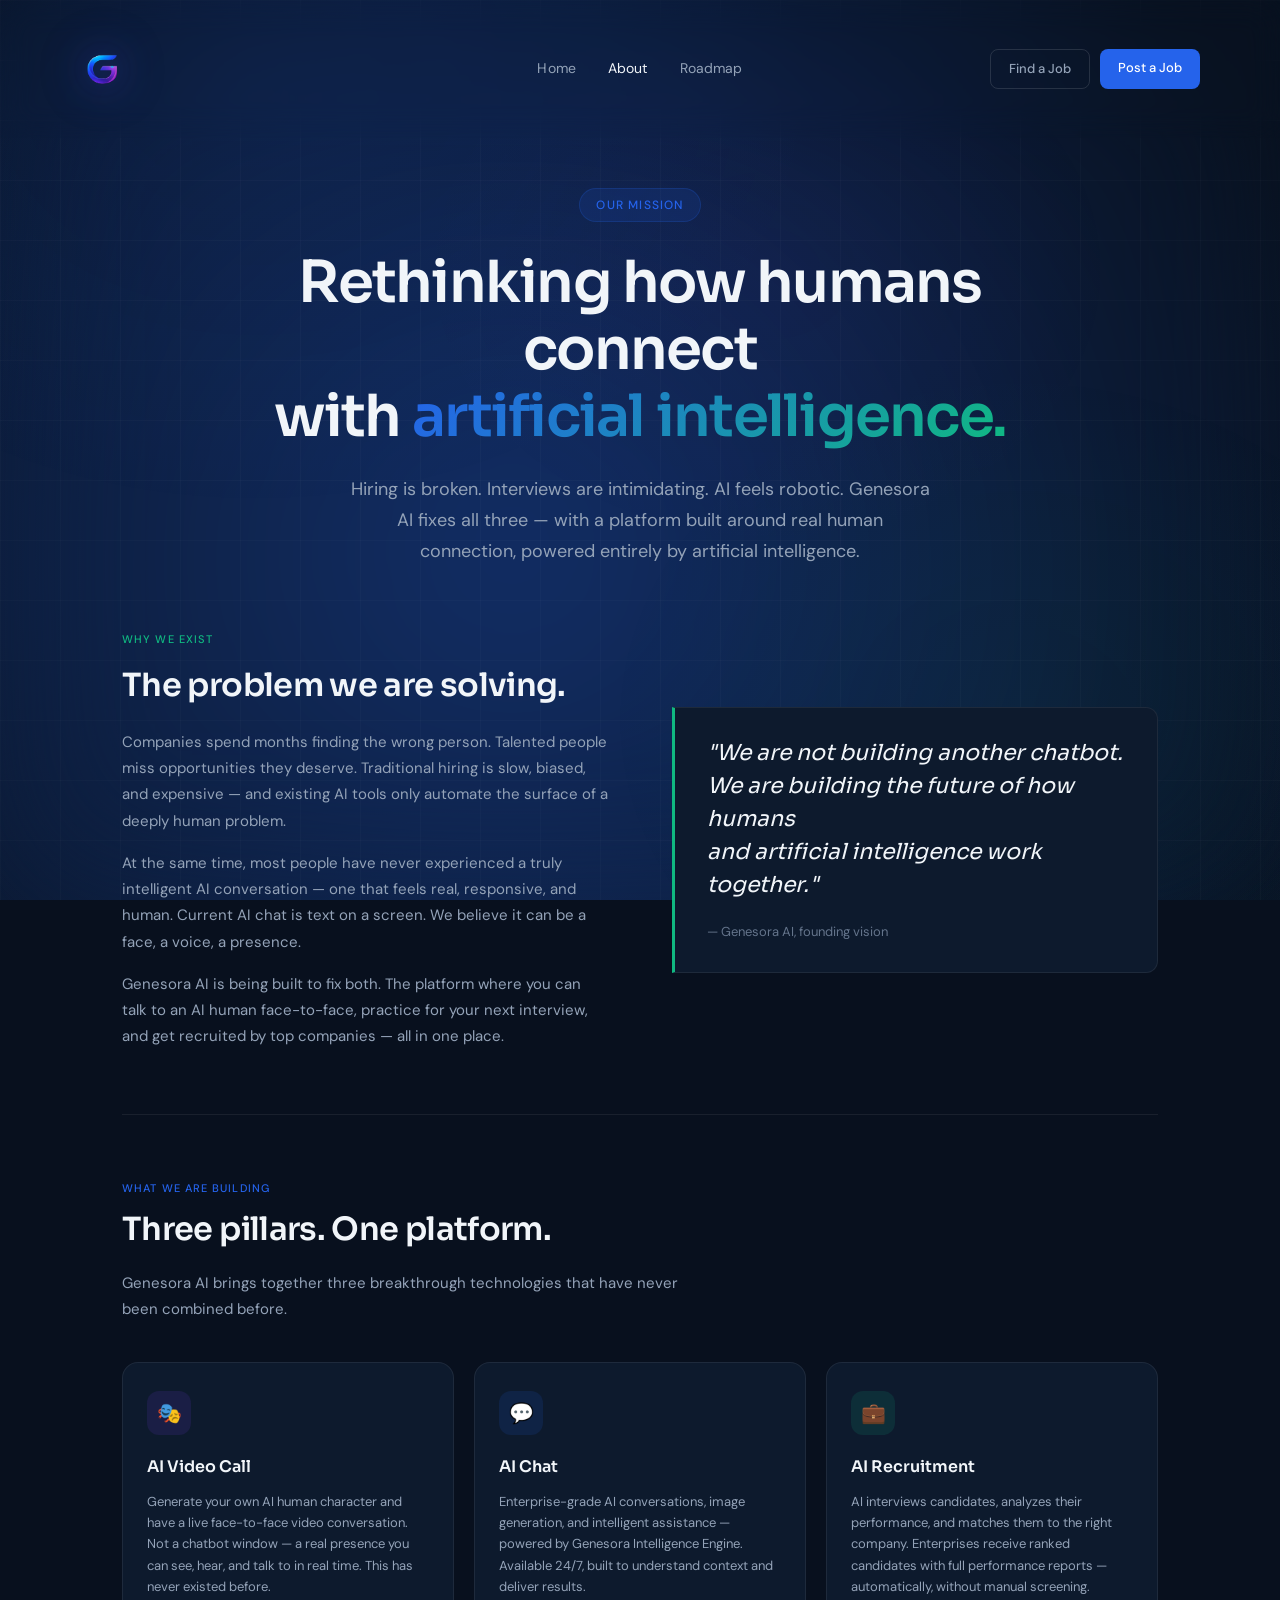
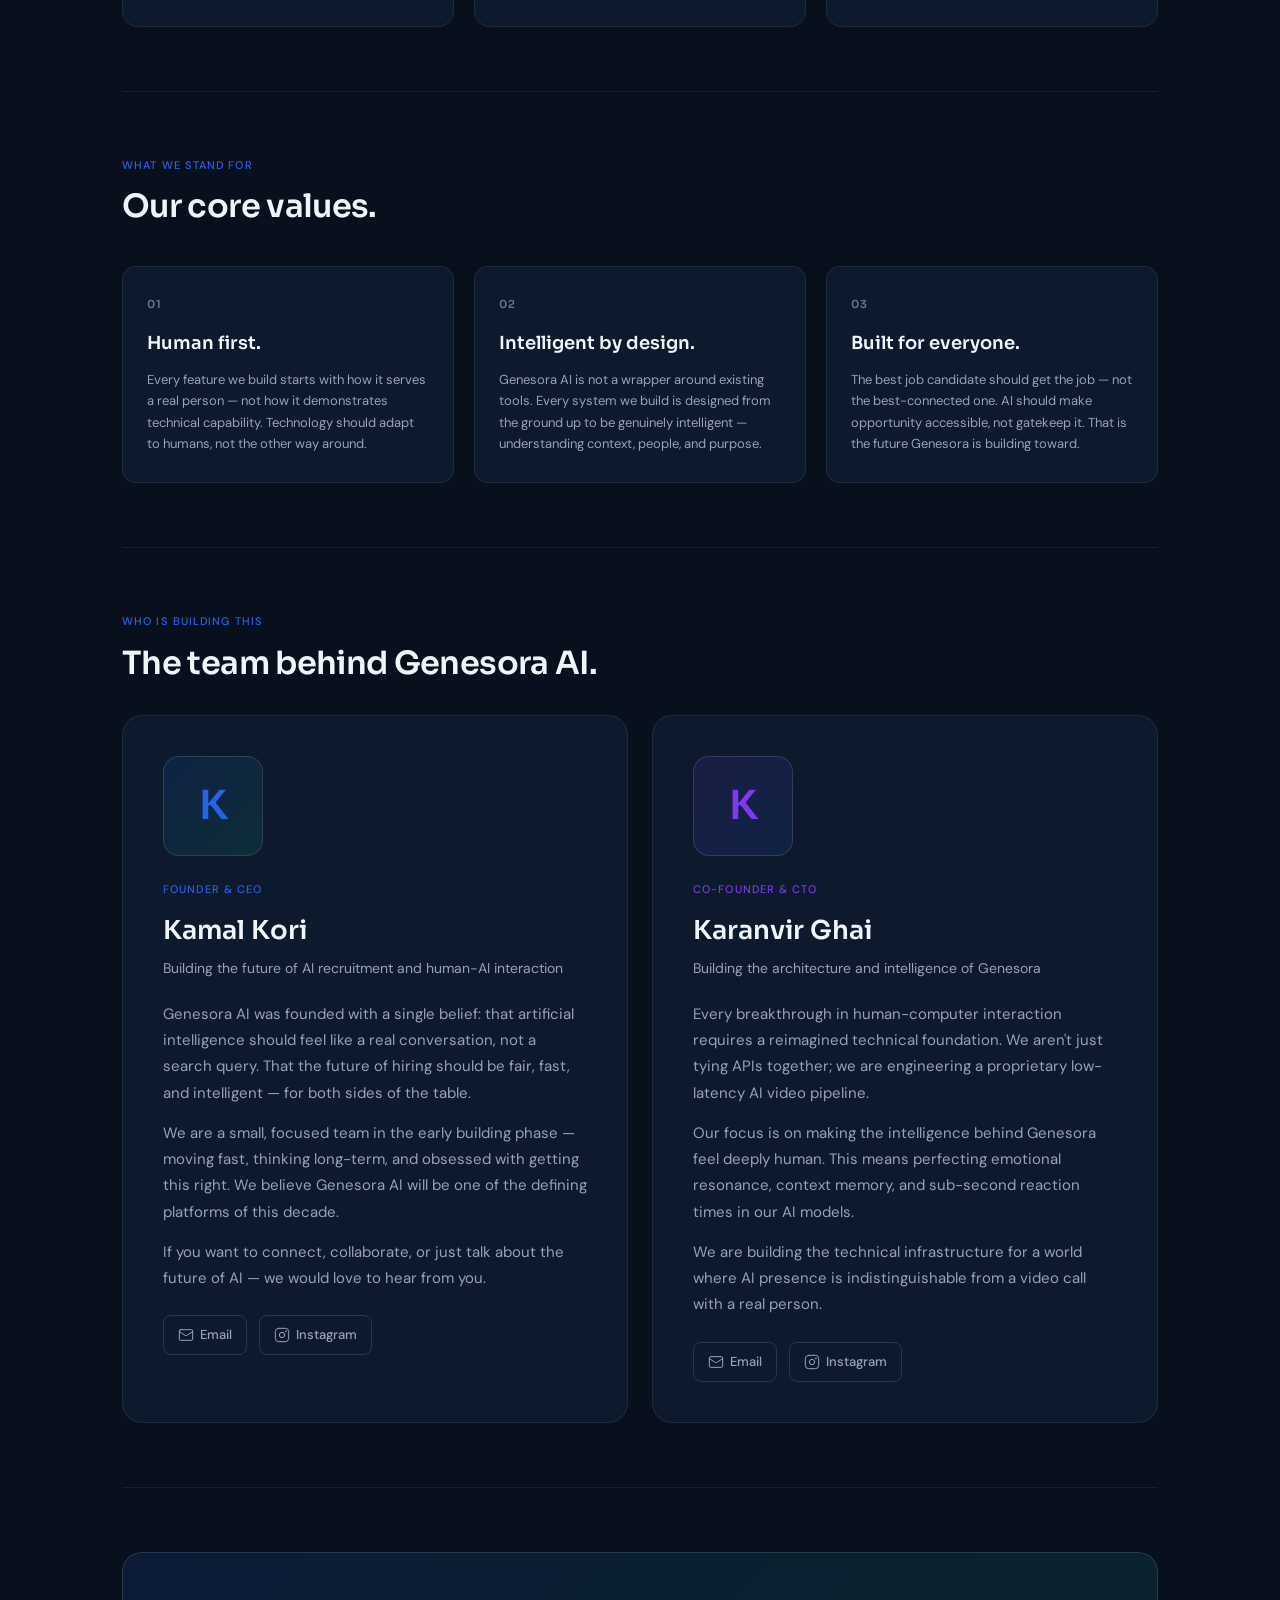
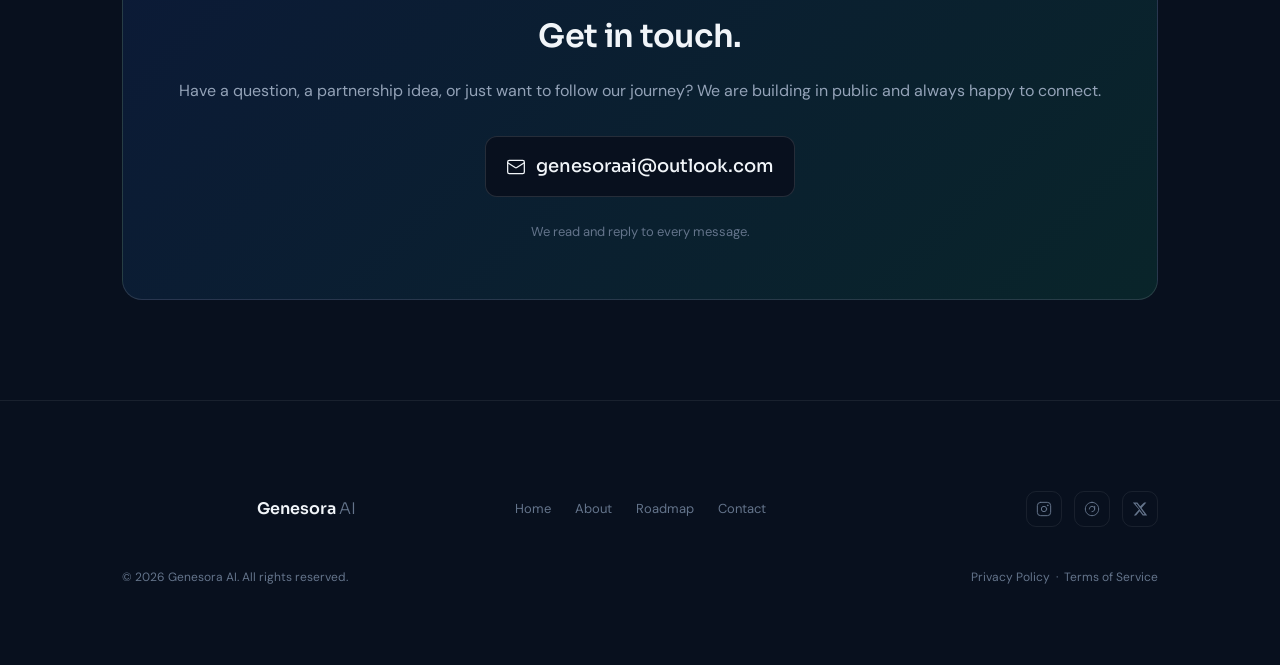
==== about.html @ f1e44127 "about.html" ====
<!DOCTYPE html>
<html lang="en">
<head>
  <meta charset="UTF-8" />
  <meta name="viewport" content="width=device-width, initial-scale=1.0" />
  <title>About — Genesora AI</title>
  <meta name="description" content="Genesora AI is rethinking how humans connect with artificial intelligence — and how companies find the people they need. Learn our mission, story, and vision." />
  <meta name="keywords" content="Genesora AI, about, AI recruitment platform, AI video call, artificial intelligence, mission" />
  <meta property="og:title" content="About — Genesora AI" />
  <meta property="og:description" content="Rethinking how humans connect with artificial intelligence — and how companies find the people they need." />
  <meta property="og:image" content="favicon.png" />
  <meta name="twitter:card" content="summary_large_image" />
  <link rel="icon" type="image/png" href="favicon.png" />
  <link rel="stylesheet" href="style.css" />
  <link rel="preconnect" href="https://fonts.googleapis.com" />
  <link rel="preconnect" href="https://fonts.gstatic.com" crossorigin />
  <link href="https://fonts.googleapis.com/css2?family=Sora:wght@300;400;500;600;700&family=DM+Sans:ital,wght@0,300;0,400;0,500;1,300;1,400&display=swap" rel="stylesheet" />
  <style>
    *, *::before, *::after { box-sizing: border-box; margin: 0; padding: 0; }

    :root {
      --bg:        #08101e;
      --bg2:       #0d1a2d;
      --bg3:       #111f33;
      --border:    rgba(255,255,255,0.07);
      --border2:   rgba(255,255,255,0.12);
      --blue:      #2563eb;
      --blue-soft: rgba(37,99,235,0.12);
      --green:     #10b981;
      --green-soft:rgba(16,185,129,0.12);
      --purple:    #7c3aed;
      --purple-soft:rgba(124,58,237,0.12);
      --text:      #f1f5f9;
      --text2:     #94a3b8;
      --text3:     #64748b;
      --font-head: 'Sora', sans-serif;
      --font-body: 'DM Sans', sans-serif;
    }

    html { scroll-behavior: smooth; }

    body {
      background: var(--bg);
      color: var(--text);
      font-family: var(--font-body);
      font-size: 16px;
      line-height: 1.7;
      min-height: 100vh;
      overflow-x: hidden;
    }

    .background-layer {
      position: fixed;
      inset: 0;
      z-index: 0;
      pointer-events: none;
    }
    .background-layer::before {
      content: '';
      position: absolute;
      inset: 0;
      background:
        radial-gradient(ellipse 800px 600px at 20% 10%, rgba(37,99,235,0.07) 0%, transparent 70%),
        radial-gradient(ellipse 600px 500px at 80% 80%, rgba(16,185,129,0.05) 0%, transparent 70%),
        radial-gradient(ellipse 500px 400px at 60% 30%, rgba(124,58,237,0.04) 0%, transparent 70%);
    }
    .grid-overlay {
      position: absolute;
      inset: 0;
      background-image:
        linear-gradient(rgba(255,255,255,0.018) 1px, transparent 1px),
        linear-gradient(90deg, rgba(255,255,255,0.018) 1px, transparent 1px);
      background-size: 60px 60px;
    }

    .site-header {
      position: fixed;
      top: 0; left: 0; right: 0;
      z-index: 100;
      background: transparent;
      border: none;
    }
    .nav {
      max-width: 1300px;
      margin: 0 auto;
      padding: 24px 40px;
      display: flex;
      align-items: center;
      justify-content: space-between;
      position: relative;
    }
    .logo { height: 42px; width: auto; display: block; position: relative; z-index: 2; }
    .nav-links {
      display: flex;
      align-items: center;
      gap: 32px;
      position: absolute;
      left: 50%;
      transform: translateX(-50%);
    }
    .nav-links a {
      font-family: var(--font-body);
      font-size: 14px;
      font-weight: 400;
      color: var(--text2);
      text-decoration: none;
      letter-spacing: 0.01em;
      transition: color 0.2s;
    }
    .nav-links a:hover, .nav-links a.active { color: var(--text); }
    .nav-cta-group { display: flex; gap: 10px; }
    .nav-btn {
      font-family: var(--font-body);
      font-size: 13px;
      font-weight: 500;
      padding: 8px 18px;
      border-radius: 8px;
      text-decoration: none;
      cursor: pointer;
      transition: all 0.2s;
      border: none;
      white-space: nowrap;
    }
    .nav-btn-outline {
      background: transparent;
      border: 1px solid var(--border2);
      color: var(--text2);
    }
    .nav-btn-outline:hover { border-color: var(--blue); color: var(--text); }
    .nav-btn-primary { background: var(--blue); color: #fff; }
    .nav-btn-primary:hover { background: #1d4ed8; }

    main { position: relative; z-index: 1; padding-top: 68px; }

    .page-hero {
      max-width: 800px;
      margin: 0 auto;
      padding: 120px 32px 64px;
      text-align: center;
    }
    .page-label {
      display: inline-flex;
      align-items: center;
      gap: 8px;
      font-family: var(--font-body);
      font-size: 12px;
      font-weight: 500;
      letter-spacing: 0.1em;
      text-transform: uppercase;
      color: var(--blue);
      background: var(--blue-soft);
      border: 1px solid rgba(37,99,235,0.2);
      border-radius: 100px;
      padding: 6px 16px;
      margin-bottom: 28px;
    }
    .page-hero h1 {
      font-family: var(--font-head);
      font-size: clamp(36px, 5vw, 58px);
      font-weight: 600;
      line-height: 1.15;
      letter-spacing: -0.03em;
      color: var(--text);
      margin-bottom: 24px;
    }
    .page-hero h1 em {
      font-style: normal;
      background: linear-gradient(135deg, var(--blue) 0%, var(--green) 100%);
      -webkit-background-clip: text;
      -webkit-text-fill-color: transparent;
      background-clip: text;
    }
    .page-hero p {
      font-size: 18px;
      color: var(--text2);
      max-width: 580px;
      margin: 0 auto;
      line-height: 1.7;
    }

    .content-wrap { max-width: 1100px; margin: 0 auto; padding: 0 32px 100px; }

    .section-divider { width: 100%; height: 1px; background: var(--border); margin: 64px 0; }

    .mission-block { display: grid; grid-template-columns: 1fr 1fr; gap: 64px; align-items: center; }
    .mission-label {
      font-family: var(--font-body);
      font-size: 11px;
      font-weight: 500;
      letter-spacing: 0.1em;
      text-transform: uppercase;
      color: var(--green);
      margin-bottom: 16px;
    }
    .mission-block h2 {
      font-family: var(--font-head);
      font-size: 32px;
      font-weight: 600;
      letter-spacing: -0.02em;
      line-height: 1.25;
      color: var(--text);
      margin-bottom: 24px;
    }
    .mission-block p { font-size: 15px; color: var(--text2); margin-bottom: 16px; line-height: 1.75; }
    .mission-block p:last-child { margin-bottom: 0; }
    .mission-quote {
      background: var(--bg2);
      border: 1px solid var(--border);
      border-left: 3px solid var(--green);
      border-radius: 0 12px 12px 0;
      padding: 28px 32px;
    }
    .mission-quote blockquote {
      font-family: var(--font-head);
      font-size: 22px;
      font-weight: 400;
      color: var(--text);
      line-height: 1.5;
      font-style: italic;
      margin-bottom: 16px;
    }
    .mission-quote cite { font-size: 13px; color: var(--text3); font-style: normal; }

    .pillars-grid { display: grid; grid-template-columns: repeat(3, 1fr); gap: 20px; margin-top: 40px; }
    .pillar-card {
      background: var(--bg2);
      border: 1px solid var(--border);
      border-radius: 16px;
      padding: 28px 24px;
      transition: border-color 0.3s, transform 0.3s;
    }
    .pillar-card:hover { border-color: var(--border2); transform: translateY(-3px); }
    .pillar-icon { width: 44px; height: 44px; border-radius: 12px; display: flex; align-items: center; justify-content: center; font-size: 20px; margin-bottom: 18px; }
    .pillar-card h3 { font-family: var(--font-head); font-size: 16px; font-weight: 600; color: var(--text); margin-bottom: 10px; }
    .pillar-card p { font-size: 13px; color: var(--text2); line-height: 1.65; }

    .values-grid { display: grid; grid-template-columns: repeat(3, 1fr); gap: 20px; margin-top: 40px; }
    .value-card { background: var(--bg2); border: 1px solid var(--border); border-radius: 14px; padding: 28px 24px; }
    .value-num { font-family: var(--font-head); font-size: 11px; font-weight: 600; letter-spacing: 0.12em; text-transform: uppercase; color: var(--text3); margin-bottom: 14px; }
    .value-card h3 { font-family: var(--font-head); font-size: 18px; font-weight: 600; color: var(--text); margin-bottom: 10px; }
    .value-card p { font-size: 13px; color: var(--text2); line-height: 1.65; }

    .founders-grid { display: grid; grid-template-columns: repeat(2, 1fr); gap: 24px; margin-top: 32px; }
    .founder-card {
      background: var(--bg2);
      border: 1px solid var(--border);
      border-radius: 20px;
      padding: 40px;
      display: flex;
      flex-direction: column;
      align-items: flex-start;
      gap: 24px;
    }
    .founder-avatar {
      width: 100px; height: 100px;
      border-radius: 16px;
      background: linear-gradient(135deg, var(--blue-soft), var(--green-soft));
      border: 1px solid var(--border2);
      display: flex;
      align-items: center;
      justify-content: center;
      font-family: var(--font-head);
      font-size: 40px;
      font-weight: 600;
      color: var(--blue);
      flex-shrink: 0;
      overflow: hidden;
    }
    .founder-avatar img { width: 100%; height: 100%; object-fit: cover; border-radius: 16px; display: block; }
    .founder-label { font-size: 11px; font-weight: 500; letter-spacing: 0.1em; text-transform: uppercase; color: var(--blue); margin-bottom: 10px; }
    .founder-name { font-family: var(--font-head); font-size: 26px; font-weight: 600; color: var(--text); margin-bottom: 4px; }
    .founder-role { font-size: 14px; color: var(--text2); margin-bottom: 20px; }
    .founder-bio p { font-size: 15px; color: var(--text2); line-height: 1.75; margin-bottom: 14px; }
    .founder-bio p:last-child { margin-bottom: 0; }
    .founder-links { display: flex; gap: 12px; margin-top: 24px; flex-wrap: wrap; }
    .founder-link {
      display: inline-flex;
      align-items: center;
      gap: 6px;
      font-size: 13px;
      font-weight: 500;
      color: var(--text2);
      text-decoration: none;
      border: 1px solid var(--border2);
      border-radius: 8px;
      padding: 8px 14px;
      transition: all 0.2s;
    }
    .founder-link:hover { color: var(--text); border-color: var(--blue); }
    .founder-link svg { width: 16px; height: 16px; }

    .contact-block {
      background: linear-gradient(135deg, var(--blue-soft) 0%, var(--green-soft) 100%);
      border: 1px solid var(--border2);
      border-radius: 20px;
      padding: 56px 48px;
      text-align: center;
    }
    .contact-block h2 { font-family: var(--font-head); font-size: 32px; font-weight: 600; color: var(--text); margin-bottom: 14px; letter-spacing: -0.02em; }
    .contact-block p { font-size: 16px; color: var(--text2); margin-bottom: 32px; }
    .contact-email {
      display: inline-flex;
      align-items: center;
      gap: 10px;
      background: var(--bg);
      border: 1px solid var(--border2);
      border-radius: 12px;
      padding: 14px 20px;
      font-family: var(--font-head);
      font-size: clamp(14px, 4vw, 18px);
      font-weight: 500;
      color: var(--text);
      text-decoration: none;
      transition: all 0.2s;
      margin-bottom: 24px;
      word-break: break-all;
      max-width: 100%;
    }
    .contact-email:hover { border-color: var(--blue); color: var(--blue); }
    .contact-note { font-size: 13px; color: var(--text3); }

    .section-heading { margin-bottom: 8px; }
    .section-heading .sh-label { font-size: 11px; font-weight: 500; letter-spacing: 0.1em; text-transform: uppercase; color: var(--blue); margin-bottom: 12px; }
    .section-heading h2 { font-family: var(--font-head); font-size: 32px; font-weight: 600; color: var(--text); letter-spacing: -0.02em; line-height: 1.25; }
    .section-heading p { font-size: 15px; color: var(--text2); margin-top: 12px; max-width: 560px; line-height: 1.7; }

    .site-footer { position: relative; z-index: 1; border-top: 1px solid var(--border); background: var(--bg); }
    .footer-inner {
      max-width: 1100px;
      margin: 0 auto;
      padding: 40px 32px;
      display: grid;
      grid-template-columns: 1fr auto 1fr;
      align-items: center;
      gap: 24px;
    }
    .footer-brand { font-family: var(--font-head); font-size: 16px; font-weight: 600; color: var(--text); }
    .footer-brand span { font-weight: 300; color: var(--text3); }
    .footer-links { display: flex; gap: 24px; align-items: center; }
    .footer-links a { font-size: 13px; color: var(--text3); text-decoration: none; transition: color 0.2s; }
    .footer-links a:hover { color: var(--text); }
    .footer-social { display: flex; gap: 12px; justify-content: flex-end; align-items: center; }
    .social-btn {
      width: 36px; height: 36px;
      border-radius: 10px;
      border: 1px solid var(--border);
      display: flex; align-items: center; justify-content: center;
      color: var(--text3);
      text-decoration: none;
      font-size: 14px;
      transition: all 0.2s;
    }
    .social-btn:hover { border-color: var(--border2); color: var(--text); }
    .footer-bottom {
      max-width: 1100px;
      margin: 0 auto;
      padding: 0 32px 28px;
      display: flex;
      justify-content: space-between;
      align-items: center;
    }
    .footer-bottom p { font-size: 12px; color: var(--text3); }
    .footer-bottom a { color: var(--text3); text-decoration: none; transition: color 0.2s; }
    .footer-bottom a:hover { color: var(--text2); }

    .fade-in { opacity: 0; transform: translateY(24px); animation: fadeUp 0.7s ease forwards; }
    .fade-in-delay-1 { animation-delay: 0.15s; }
    .fade-in-delay-2 { animation-delay: 0.3s; }
    .fade-in-delay-3 { animation-delay: 0.45s; }
    @keyframes fadeUp { to { opacity: 1; transform: translateY(0); } }
    .scroll-reveal { opacity: 0; transform: translateY(32px); transition: opacity 0.6s ease, transform 0.6s ease; }
    .scroll-reveal.visible { opacity: 1; transform: translateY(0); }

    @media (max-width: 900px) {
      .mission-block { grid-template-columns: 1fr; gap: 40px; }
      .pillars-grid { grid-template-columns: 1fr; }
      .values-grid { grid-template-columns: 1fr; }
      .founders-grid { grid-template-columns: 1fr; }
      .founder-card { padding: 32px; }
      .footer-inner { grid-template-columns: 1fr; text-align: center; }
      .footer-social { justify-content: center; }
      .footer-bottom { flex-direction: column; gap: 8px; text-align: center; }
      .nav-links { display: none; }
    }
    @media (max-width: 600px) {
      .nav { padding: 16px 20px; gap: 16px; }
      .nav-cta-group { display: none; }
      .page-hero { padding: 90px 20px 48px; }
      .content-wrap { padding: 0 20px 80px; }
      .founder-card { padding: 24px; }
      .contact-block { padding: 36px 24px; }
      .footer-inner { padding: 32px 20px; }
    }
  </style>
</head>
<body>

  <div class="background-layer">
    <div class="grid-overlay"></div>
  </div>

  <header class="site-header">
    <div class="nav">
      <a href="index.html">
        <img src="favicon.png" alt="Genesora AI" class="logo" />
      </a>
      <div class="nav-links">
        <a href="index.html">Home</a>
        <a href="about.html" class="active">About</a>
        <a href="roadmap.html">Roadmap</a>
      </div>
      <div class="nav-cta-group">
        <a href="index.html#preregister" class="nav-btn nav-btn-outline">Find a Job</a>
        <a href="index.html#preregister-enterprise" class="nav-btn nav-btn-primary">Post a Job</a>
      </div>
    </div>
  </header>

  <main>

    <div class="page-hero">
      <div class="page-label fade-in">Our mission</div>
      <h1 class="fade-in fade-in-delay-1">
        Rethinking how humans connect<br />
        with <em>artificial intelligence.</em>
      </h1>
      <p class="fade-in fade-in-delay-2">
        Hiring is broken. Interviews are intimidating. AI feels robotic.
        Genesora AI fixes all three — with a platform built around real
        human connection, powered entirely by artificial intelligence.
      </p>
    </div>

    <div class="content-wrap">

      <div class="mission-block scroll-reveal">
        <div>
          <div class="mission-label">Why we exist</div>
          <h2>The problem we are solving.</h2>
          <p>
            Companies spend months finding the wrong person. Talented people miss
            opportunities they deserve. Traditional hiring is slow, biased, and expensive
            — and existing AI tools only automate the surface of a deeply human problem.
          </p>
          <p>
            At the same time, most people have never experienced a truly intelligent
            AI conversation — one that feels real, responsive, and human. Current
            AI chat is text on a screen. We believe it can be a face, a voice, a presence.
          </p>
          <p>
            Genesora AI is being built to fix both. The platform where you can talk
            to an AI human face-to-face, practice for your next interview, and get
            recruited by top companies — all in one place.
          </p>
        </div>
        <div class="mission-quote">
          <blockquote>
            "We are not building another chatbot.<br />
            We are building the future of how humans<br />
            and artificial intelligence work together."
          </blockquote>
          <cite>— Genesora AI, founding vision</cite>
        </div>
      </div>

      <div class="section-divider"></div>

      <div class="section-heading scroll-reveal">
        <div class="sh-label">What we are building</div>
        <h2>Three pillars. One platform.</h2>
        <p>Genesora AI brings together three breakthrough technologies that have never been combined before.</p>
      </div>

      <div class="pillars-grid">
        <div class="pillar-card scroll-reveal">
          <div class="pillar-icon" style="background:rgba(124,58,237,0.12);">🎭</div>
          <h3>AI Video Call</h3>
          <p>Generate your own AI human character and have a live face-to-face video conversation. Not a chatbot window — a real presence you can see, hear, and talk to in real time. This has never existed before.</p>
        </div>
        <div class="pillar-card scroll-reveal">
          <div class="pillar-icon" style="background:rgba(37,99,235,0.12);">💬</div>
          <h3>AI Chat</h3>
          <p>Enterprise-grade AI conversations, image generation, and intelligent assistance — powered by Genesora Intelligence Engine. Available 24/7, built to understand context and deliver results.</p>
        </div>
        <div class="pillar-card scroll-reveal">
          <div class="pillar-icon" style="background:rgba(16,185,129,0.12);">💼</div>
          <h3>AI Recruitment</h3>
          <p>AI interviews candidates, analyzes their performance, and matches them to the right company. Enterprises receive ranked candidates with full performance reports — automatically, without manual screening.</p>
        </div>
      </div>

      <div class="section-divider"></div>

      <div class="section-heading scroll-reveal">
        <div class="sh-label">What we stand for</div>
        <h2>Our core values.</h2>
      </div>

      <div class="values-grid">
        <div class="value-card scroll-reveal">
          <div class="value-num">01</div>
          <h3>Human first.</h3>
          <p>Every feature we build starts with how it serves a real person — not how it demonstrates technical capability. Technology should adapt to humans, not the other way around.</p>
        </div>
        <div class="value-card scroll-reveal">
          <div class="value-num">02</div>
          <h3>Intelligent by design.</h3>
          <p>Genesora AI is not a wrapper around existing tools. Every system we build is designed from the ground up to be genuinely intelligent — understanding context, people, and purpose.</p>
        </div>
        <div class="value-card scroll-reveal">
          <div class="value-num">03</div>
          <h3>Built for everyone.</h3>
          <p>The best job candidate should get the job — not the best-connected one. AI should make opportunity accessible, not gatekeep it. That is the future Genesora is building toward.</p>
        </div>
      </div>

      <div class="section-divider"></div>

      <div class="section-heading scroll-reveal">
        <div class="sh-label">Who is building this</div>
        <h2>The team behind Genesora AI.</h2>
      </div>

      <div class="founders-grid">

        <!-- Founder & CEO: Kamal Kori -->
        <div class="founder-card scroll-reveal">
          <div class="founder-avatar">
            <!-- File name: kamal-kori.jpg — upload to same folder as about.html -->
            <img src="kamal-kori.jpg" alt="Kamal Kori" onerror="this.style.display='none'; this.parentElement.textContent='K';" />
          </div>
          <div>
            <div class="founder-label">Founder & CEO</div>
            <div class="founder-name">Kamal Kori</div>
            <div class="founder-role">Building the future of AI recruitment and human-AI interaction</div>
            <div class="founder-bio">
              <p>Genesora AI was founded with a single belief: that artificial intelligence should feel like a real conversation, not a search query. That the future of hiring should be fair, fast, and intelligent — for both sides of the table.</p>
              <p>We are a small, focused team in the early building phase — moving fast, thinking long-term, and obsessed with getting this right. We believe Genesora AI will be one of the defining platforms of this decade.</p>
              <p>If you want to connect, collaborate, or just talk about the future of AI — we would love to hear from you.</p>
            </div>
            <div class="founder-links">
              <a href="mailto:indgenkori@gmail.com" class="founder-link">
                <svg viewBox="0 0 24 24" fill="none" stroke="currentColor" stroke-width="1.5" stroke-linecap="round" stroke-linejoin="round"><rect x="2" y="4" width="20" height="16" rx="2"/><path d="m22 7-8.97 5.7a1.94 1.94 0 0 1-2.06 0L2 7"/></svg>
                Email
              </a>
              <a href="https://www.instagram.com/kamalkkr9638" target="_blank" rel="noopener" class="founder-link">
                <svg viewBox="0 0 24 24" fill="none" stroke="currentColor" stroke-width="1.5" stroke-linecap="round" stroke-linejoin="round"><rect x="2" y="2" width="20" height="20" rx="5"/><circle cx="12" cy="12" r="4"/><circle cx="17.5" cy="6.5" r="0.5" fill="currentColor"/></svg>
                Instagram
              </a>
            </div>
          </div>
        </div>

        <!-- Co-founder & CTO: Karanvir Ghai -->
        <div class="founder-card scroll-reveal fade-in-delay-1">
          <div class="founder-avatar" style="background: linear-gradient(135deg, var(--purple-soft), var(--blue-soft)); color: var(--purple);">
            <!-- File name: karanvir-ghai.jpg — upload to same folder as about.html -->
            <img src="karanvir-ghai.jpg" alt="Karanvir Ghai" onerror="this.style.display='none'; this.parentElement.textContent='K';" />
          </div>
          <div>
            <div class="founder-label" style="color: var(--purple);">Co-founder & CTO</div>
            <div class="founder-name">Karanvir Ghai</div>
            <div class="founder-role">Building the architecture and intelligence of Genesora</div>
            <div class="founder-bio">
              <p>Every breakthrough in human-computer interaction requires a reimagined technical foundation. We aren't just tying APIs together; we are engineering a proprietary low-latency AI video pipeline.</p>
              <p>Our focus is on making the intelligence behind Genesora feel deeply human. This means perfecting emotional resonance, context memory, and sub-second reaction times in our AI models.</p>
              <p>We are building the technical infrastructure for a world where AI presence is indistinguishable from a video call with a real person.</p>
            </div>
            <div class="founder-links">
              <a href="mailto:ghaikaranvir@outlook.com" class="founder-link">
                <svg viewBox="0 0 24 24" fill="none" stroke="currentColor" stroke-width="1.5" stroke-linecap="round" stroke-linejoin="round"><rect x="2" y="4" width="20" height="16" rx="2"/><path d="m22 7-8.97 5.7a1.94 1.94 0 0 1-2.06 0L2 7"/></svg>
                Email
              </a>
              <a href="https://www.instagram.com/ghaikaranvir" target="_blank" rel="noopener" class="founder-link">
                <svg viewBox="0 0 24 24" fill="none" stroke="currentColor" stroke-width="1.5" stroke-linecap="round" stroke-linejoin="round"><rect x="2" y="2" width="20" height="20" rx="5"/><circle cx="12" cy="12" r="4"/><circle cx="17.5" cy="6.5" r="0.5" fill="currentColor"/></svg>
                Instagram
              </a>
            </div>
          </div>
        </div>

      </div>

      <div class="section-divider"></div>

      <div class="contact-block scroll-reveal">
        <h2>Get in touch.</h2>
        <p>Have a question, a partnership idea, or just want to follow our journey? We are building in public and always happy to connect.</p>
        <div>
          <a href="mailto:genesoraai@outlook.com" class="contact-email">
            <svg width="20" height="20" viewBox="0 0 24 24" fill="none" stroke="currentColor" stroke-width="1.5" stroke-linecap="round" stroke-linejoin="round"><rect x="2" y="4" width="20" height="16" rx="2"/><path d="m22 7-8.97 5.7a1.94 1.94 0 0 1-2.06 0L2 7"/></svg>
            genesoraai@outlook.com
          </a>
        </div>
        <div class="contact-note">We read and reply to every message.</div>
      </div>

    </div>
  </main>

  <footer class="site-footer">
    <div class="footer-inner">
      <div>
        <div class="footer-brand">Genesora <span>AI</span></div>
      </div>
      <div class="footer-links">
        <a href="index.html">Home</a>
        <a href="about.html">About</a>
        <a href="roadmap.html">Roadmap</a>
        <a href="mailto:genesoraai@outlook.com">Contact</a>
      </div>
      <div class="footer-social">
        <a href="https://www.instagram.com/genesora_ai" target="_blank" rel="noopener" class="social-btn" aria-label="Instagram">
          <svg width="16" height="16" viewBox="0 0 24 24" fill="none" stroke="currentColor" stroke-width="1.5" stroke-linecap="round" stroke-linejoin="round"><rect x="2" y="2" width="20" height="20" rx="5"/><circle cx="12" cy="12" r="4"/><circle cx="17.5" cy="6.5" r="0.5" fill="currentColor"/></svg>
        </a>
        <a href="https://www.threads.com/@genesora_ai" target="_blank" rel="noopener" class="social-btn" aria-label="Threads">
          <svg width="16" height="16" viewBox="0 0 24 24" fill="none" stroke="currentColor" stroke-width="1.5" stroke-linecap="round" stroke-linejoin="round"><path d="M12 2C6.48 2 2 6.48 2 12s4.48 10 10 10 10-4.48 10-10S17.52 2 12 2z"/><path d="M8 12c0-2.21 1.79-4 4-4s4 1.79 4 4-1.79 4-4 4"/><path d="M16 8v4"/></svg>
        </a>
        <a href="https://x.com/Genesora_ai" target="_blank" rel="noopener" class="social-btn" aria-label="X (Twitter)">
          <svg width="16" height="16" viewBox="0 0 24 24" fill="currentColor"><path d="M18.244 2.25h3.308l-7.227 8.26 8.502 11.24H16.17l-4.714-6.231-5.401 6.231H2.748l7.73-8.835L1.254 2.25H8.08l4.253 5.622zm-1.161 17.52h1.833L7.084 4.126H5.117z"/></svg>
        </a>
      </div>
    </div>
    <div class="footer-bottom">
      <p>© 2026 Genesora AI. All rights reserved.</p>
      <p>
        <a href="#">Privacy Policy</a>
        &nbsp;·&nbsp;
        <a href="#">Terms of Service</a>
      </p>
    </div>
  </footer>

  <script>
    const revealEls = document.querySelectorAll('.scroll-reveal');
    const observer = new IntersectionObserver((entries) => {
      entries.forEach((entry, i) => {
        if (entry.isIntersecting) {
          setTimeout(() => { entry.target.classList.add('visible'); }, i * 80);
          observer.unobserve(entry.target);
        }
      });
    }, { threshold: 0.1, rootMargin: '0px 0px -40px 0px' });
    revealEls.forEach(el => observer.observe(el));
  </script>

</body>
</html>
---- style.css ----
/* ================= IMPORT FONTS ================= */
@import url('https://fonts.googleapis.com/css2?family=Sora:wght@400;500;600;700&family=Outfit:wght@300;400;500;600&display=swap');

/* ================= RESET ================= */
* {
  margin: 0;
  padding: 0;
  box-sizing: border-box;
}
/* ================= IMPORT FONTS ================= */
@import url('https://fonts.googleapis.com/css2?family=Sora:wght@400;500;600;700&family=Outfit:wght@300;400;500;600&display=swap');

/* ================= RESET ================= */
* {
  margin: 0;
  padding: 0;
  box-sizing: border-box;
}

/* ================= ROOT COLORS ================= */
:root {
  --bg: #0A1628;
  --surface: #111827;
  --card: #1E293B;

  --blue: #2563EB;
  --green: #10B981;
  --purple: #7C3AED;

  --text: #E8ECF4;
  --muted: #94A3B8;
  --border: rgba(255,255,255,0.08);

  --shadow:
    0 10px 40px rgba(0,0,0,0.45);

  --glass:
    rgba(255,255,255,0.05);
}

/* ================= TYPOGRAPHY ================= */
html {
  scroll-behavior: smooth;
  -webkit-font-smoothing: antialiased;
}

body {
  font-family: 'Outfit', sans-serif;
  min-height: 100vh;
  overflow-x: hidden;
  color: var(--text);
  background: var(--bg);
  line-height: 1.7;
  position: relative;
}

/* ================= AURORA BACKGROUND ================= */
body::before {
  content: "";
  position: fixed;
  inset: 0;
  z-index: -2;

  background:
    radial-gradient(circle at 20% 30%, rgba(37,99,235,0.35), transparent 35%),
    radial-gradient(circle at 80% 40%, rgba(124,58,237,0.28), transparent 35%),
    radial-gradient(circle at 60% 80%, rgba(16,185,129,0.15), transparent 30%),
    linear-gradient(180deg, #08111f 0%, #0A1628 100%);

  background-size: 200% 200%;
  animation: aurora 18s ease infinite;
}

/* subtle overlay */
body::after {
  content: "";
  position: fixed;
  inset: 0;
  z-index: -1;
  backdrop-filter: blur(80px);
  pointer-events: none;
}

/* ================= SCROLLBAR ================= */
body::-webkit-scrollbar {
  width: 0;
}

/* ================= HEADER ================= */
.site-header {
  position: fixed;
  top: 0;
  width: 100%;
  z-index: 9999;
  background: transparent;
  padding: 0; /* Padding is handled precisely by .nav */
}

.nav {
  display: flex;
  justify-content: space-between;
  align-items: center;
  position: relative;
}

/* ================= LOGO ================= */
.logo {
  height: 42px;
  width: auto;

  filter:
    drop-shadow(0 0 18px rgba(37,99,235,0.35))
    drop-shadow(0 0 24px rgba(124,58,237,0.25));

  transition: transform 0.35s ease;
  z-index: 2;
}

.logo:hover {
  transform: scale(1.05);
}

/* ================= NAV CENTER ================= */
.nav-center {
  display: flex;
  align-items: center;
  gap: 32px;
  position: absolute;
  left: 50%;
  transform: translateX(-50%);
}

.nav-center a {
  text-decoration: none;
  color: rgba(255,255,255,0.72);

  font-size: 14px;
  font-weight: 500;
  letter-spacing: 0.02em;

  transition: color 0.25s ease;
}

.nav-center a:hover {
  color: #ffffff;
}

/* ================= CTA BUTTON ================= */
.nav-cta {
  text-decoration: none;

  color: white;

  padding: 12px 20px;

  border-radius: 12px;

  background: rgba(255,255,255,0.06);

  border: 1px solid rgba(255,255,255,0.12);

  backdrop-filter: blur(12px);

  font-size: 14px;
  font-weight: 600;

  transition: all 0.25s ease;
  z-index: 2;
}

.nav-cta:hover {
  background: rgba(255,255,255,0.12);
  transform: translateY(-2px);
}

/* ================= HERO ================= */
.hero {
  min-height: 100vh;

  display: flex;
  flex-direction: column;
  justify-content: center;
  align-items: center;

  text-align: center;

  padding: 0 24px;
}

.hero h1 {
  font-family: 'Sora', sans-serif;

  font-size: clamp(3rem, 7vw, 5.5rem);

  font-weight: 600;

  line-height: 1.1;

  max-width: 900px;

  margin-bottom: 24px;

  letter-spacing: -0.04em;
}

.hero p {
  max-width: 700px;

  color: var(--muted);

  font-size: 1.15rem;

  line-height: 1.9;
}

.coming-soon {
  margin-top: 34px;

  color: #7B89A8;

  font-size: 0.82rem;

  letter-spacing: 0.18em;

  text-transform: uppercase;
}

/* ================= GLASS CARDS ================= */
.philosophy,
.architecture-grid,
.comparison-table {
  display: grid;
  gap: 24px;
}

.philosophy {
  grid-template-columns: repeat(auto-fit, minmax(240px, 1fr));

  max-width: 1100px;

  margin: 0 auto;

  padding: 120px 32px;
}

.philosophy-item,
.architecture-item,
.comparison-row {
  background: var(--glass);

  border: 1px solid var(--border);

  backdrop-filter: blur(18px);

  border-radius: 24px;

  box-shadow: var(--shadow);

  transition:
    transform 0.35s ease,
    border-color 0.35s ease,
    box-shadow 0.35s ease;
}

.philosophy-item:hover,
.architecture-item:hover,
.comparison-row:hover {
  transform: translateY(-6px);

  border-color: rgba(124,58,237,0.35);

  box-shadow:
    0 20px 50px rgba(0,0,0,0.45),
    0 0 30px rgba(124,58,237,0.12);
}

.philosophy-item {
  padding: 36px;
  text-align: center;
}

/* ================= SECTIONS ================= */
section {
  position: relative;
  z-index: 2;
}

.exploring,
.architecture,
.comparison,
.pre-register,
.status,
.about-section {
  max-width: 1100px;

  margin: 0 auto;

  padding: 140px 32px;

  text-align: center;
}

/* ================= HEADINGS ================= */
h2 {
  font-family: 'Sora', sans-serif;

  font-size: clamp(2rem, 4vw, 3rem);

  margin-bottom: 22px;

  letter-spacing: -0.03em;
}

.architecture-sub,
.status p,
.exploring p,
.pre-register p {
  color: var(--muted);

  max-width: 720px;

  margin: 0 auto;

  line-height: 1.9;
}

/* ================= ARCHITECTURE ================= */
.architecture-grid {
  margin-top: 70px;
}

.architecture-item {
  padding: 34px;
  text-align: left;
}

.architecture-item h3 {
  margin-bottom: 12px;

  font-family: 'Sora', sans-serif;

  font-size: 1.3rem;
}

/* ================= COMPARISON ================= */
.comparison-table {
  margin-top: 60px;
}

.comparison-row {
  padding: 24px 28px;

  display: grid;

  grid-template-columns: 1fr 1fr;

  text-align: left;
}

.comparison-header {
  background: rgba(255,255,255,0.08);

  font-weight: 600;
}

/* ================= PRE REGISTER ================= */
.pre-register-wrapper {
  display: flex;
  justify-content: center;
  margin-top: 34px;
}

.pre-register-form {
  display: flex;
  gap: 14px;

  padding: 16px;

  border-radius: 999px;

  background: rgba(255,255,255,0.06);

  border: 1px solid rgba(255,255,255,0.08);

  backdrop-filter: blur(16px);

  box-shadow: var(--shadow);
}

.pre-register-form input {
  width: 320px;

  padding: 14px 20px;

  border: none;

  border-radius: 999px;

  outline: none;

  background: rgba(255,255,255,0.08);

  color: white;

  font-family: inherit;
}

.pre-register-form button {
  padding: 14px 26px;

  border: none;

  border-radius: 999px;

  background: linear-gradient(
    135deg,
    var(--blue),
    var(--purple)
  );

  color: white;

  font-weight: 600;

  cursor: pointer;

  transition: transform 0.25s ease;
}

.pre-register-form button:hover {
  transform: translateY(-2px);
}

/* ================= ABOUT ================= */
.about-container {
  max-width: 760px;
  margin: 0 auto;
}

.about-section p {
  color: var(--muted);

  font-size: 1.1rem;

  line-height: 2;

  margin-bottom: 28px;
}

/* ================= FOOTER ================= */
.site-footer {
  padding: 50px 32px;

  border-top: 1px solid rgba(255,255,255,0.06);
}

.footer-inner {
  max-width: 1100px;

  margin: 0 auto;

  text-align: center;
}

.brand {
  font-family: 'Sora', sans-serif;

  margin-bottom: 10px;
}

.socials {
  display: flex;
  justify-content: center;
  gap: 18px;

  margin-top: 18px;
}

.icon {
  width: 20px;
  height: 20px;

  color: #8f94b8;

  transition: all 0.25s ease;
}

.icon:hover {
  color: white;

  transform: translateY(-2px);
}

/* ================= FADE ================= */
.fade-in {
  animation: fadeIn 1s ease forwards;
}

/* ================= ANIMATIONS ================= */
@keyframes fadeIn {
  from {
    opacity: 0;
    transform: translateY(12px);
  }

  to {
    opacity: 1;
    transform: translateY(0);
  }
}

@keyframes aurora {
  0% {
    background-position: 0% 50%;
  }

  50% {
    background-position: 100% 50%;
  }

  100% {
    background-position: 0% 50%;
  }
}

/* ================= MOBILE ================= */
@media (max-width: 900px) {
  .nav-center {
    display: none;
  }
}

@media (max-width: 768px) {

  .site-header {
    padding: 0;
  }

  .nav {
    flex-direction: row;
    gap: 20px;
  }

  .nav-center {
    flex-wrap: wrap;
    justify-content: center;
    gap: 14px;
  }

  .hero h1 {
    font-size: 3rem;
  }
  
  .hero {
    padding-top: 130px;
  }

  .comparison-row {
    grid-template-columns: 1fr;
    gap: 10px;
  }

  .pre-register-form {
    flex-direction: column;
    width: 100%;
    border-radius: 24px;
  }

  .pre-register-form input {
    width: 100%;
  }
}
/* ================= ROOT COLORS ================= */
:root {
  --bg: #0A1628;
  --surface: #111827;
  --card: #1E293B;

  --blue: #2563EB;
  --green: #10B981;
  --purple: #7C3AED;

  --text: #E8ECF4;
  --muted: #94A3B8;
  --border: rgba(255,255,255,0.08);

  --shadow:
    0 10px 40px rgba(0,0,0,0.45);

  --glass:
    rgba(255,255,255,0.05);
}

/* ================= TYPOGRAPHY ================= */
html {
  scroll-behavior: smooth;
  -webkit-font-smoothing: antialiased;
}

body {
  font-family: 'Outfit', sans-serif;
  min-height: 100vh;
  overflow-x: hidden;
  color: var(--text);
  background: var(--bg);
  line-height: 1.7;
  position: relative;
}

/* ================= AURORA BACKGROUND ================= */
body::before {
  content: "";
  position: fixed;
  inset: 0;
  z-index: -2;

  background:
    radial-gradient(circle at 20% 30%, rgba(37,99,235,0.35), transparent 35%),
    radial-gradient(circle at 80% 40%, rgba(124,58,237,0.28), transparent 35%),
    radial-gradient(circle at 60% 80%, rgba(16,185,129,0.15), transparent 30%),
    linear-gradient(180deg, #08111f 0%, #0A1628 100%);

  background-size: 200% 200%;
  animation: aurora 18s ease infinite;
}

/* subtle overlay */
body::after {
  content: "";
  position: fixed;
  inset: 0;
  z-index: -1;
  backdrop-filter: blur(80px);
  pointer-events: none;
}

/* ================= SCROLLBAR ================= */
body::-webkit-scrollbar {
  width: 0;
}

/* ================= HEADER ================= */
.site-header {
  position: fixed;
  top: 0;
  width: 100%;
  z-index: 9999;
  padding: 24px 40px;
  backdrop-filter: blur(16px);
}

.nav {
  display: flex;
  justify-content: space-between;
  align-items: center;
  position: relative;
}

/* ================= LOGO ================= */
.logo {
  width: 52px;
  height: 52px;

  filter:
    drop-shadow(0 0 18px rgba(37,99,235,0.35))
    drop-shadow(0 0 24px rgba(124,58,237,0.25));

  transition: transform 0.35s ease;
  z-index: 2;
}

.logo:hover {
  transform: scale(1.05);
}

/* ================= NAV CENTER ================= */
.nav-center {
  display: flex;
  align-items: center;
  gap: 32px;
  position: absolute;
  left: 50%;
  transform: translateX(-50%);
}

.nav-center a {
  text-decoration: none;
  color: rgba(255,255,255,0.72);

  font-size: 14px;
  font-weight: 500;
  letter-spacing: 0.02em;

  transition: color 0.25s ease;
}

.nav-center a:hover {
  color: #ffffff;
}

/* ================= CTA BUTTON ================= */
.nav-cta {
  text-decoration: none;

  color: white;

  padding: 12px 20px;

  border-radius: 12px;

  background: rgba(255,255,255,0.06);

  border: 1px solid rgba(255,255,255,0.12);

  backdrop-filter: blur(12px);

  font-size: 14px;
  font-weight: 600;

  transition: all 0.25s ease;
  z-index: 2;
}

.nav-cta:hover {
  background: rgba(255,255,255,0.12);
  transform: translateY(-2px);
}

/* ================= HERO ================= */
.hero {
  min-height: 100vh;

  display: flex;
  flex-direction: column;
  justify-content: center;
  align-items: center;

  text-align: center;

  padding: 0 24px;
}

.hero h1 {
  font-family: 'Sora', sans-serif;

  font-size: clamp(3rem, 7vw, 5.5rem);

  font-weight: 600;

  line-height: 1.1;

  max-width: 900px;

  margin-bottom: 24px;

  letter-spacing: -0.04em;
}

.hero p {
  max-width: 700px;

  color: var(--muted);

  font-size: 1.15rem;

  line-height: 1.9;
}

.coming-soon {
  margin-top: 34px;

  color: #7B89A8;

  font-size: 0.82rem;

  letter-spacing: 0.18em;

  text-transform: uppercase;
}

/* ================= GLASS CARDS ================= */
.philosophy,
.architecture-grid,
.comparison-table {
  display: grid;
  gap: 24px;
}

.philosophy {
  grid-template-columns: repeat(auto-fit, minmax(240px, 1fr));

  max-width: 1100px;

  margin: 0 auto;

  padding: 120px 32px;
}

.philosophy-item,
.architecture-item,
.comparison-row {
  background: var(--glass);

  border: 1px solid var(--border);

  backdrop-filter: blur(18px);

  border-radius: 24px;

  box-shadow: var(--shadow);

  transition:
    transform 0.35s ease,
    border-color 0.35s ease,
    box-shadow 0.35s ease;
}

.philosophy-item:hover,
.architecture-item:hover,
.comparison-row:hover {
  transform: translateY(-6px);

  border-color: rgba(124,58,237,0.35);

  box-shadow:
    0 20px 50px rgba(0,0,0,0.45),
    0 0 30px rgba(124,58,237,0.12);
}

.philosophy-item {
  padding: 36px;
  text-align: center;
}

/* ================= SECTIONS ================= */
section {
  position: relative;
  z-index: 2;
}

.exploring,
.architecture,
.comparison,
.pre-register,
.status,
.about-section {
  max-width: 1100px;

  margin: 0 auto;

  padding: 140px 32px;

  text-align: center;
}

/* ================= HEADINGS ================= */
h2 {
  font-family: 'Sora', sans-serif;

  font-size: clamp(2rem, 4vw, 3rem);

  margin-bottom: 22px;

  letter-spacing: -0.03em;
}

.architecture-sub,
.status p,
.exploring p,
.pre-register p {
  color: var(--muted);

  max-width: 720px;

  margin: 0 auto;

  line-height: 1.9;
}

/* ================= ARCHITECTURE ================= */
.architecture-grid {
  margin-top: 70px;
}

.architecture-item {
  padding: 34px;
  text-align: left;
}

.architecture-item h3 {
  margin-bottom: 12px;

  font-family: 'Sora', sans-serif;

  font-size: 1.3rem;
}

/* ================= COMPARISON ================= */
.comparison-table {
  margin-top: 60px;
}

.comparison-row {
  padding: 24px 28px;

  display: grid;

  grid-template-columns: 1fr 1fr;

  text-align: left;
}

.comparison-header {
  background: rgba(255,255,255,0.08);

  font-weight: 600;
}

/* ================= PRE REGISTER ================= */
.pre-register-wrapper {
  display: flex;
  justify-content: center;
  margin-top: 34px;
}

.pre-register-form {
  display: flex;
  gap: 14px;

  padding: 16px;

  border-radius: 999px;

  background: rgba(255,255,255,0.06);

  border: 1px solid rgba(255,255,255,0.08);

  backdrop-filter: blur(16px);

  box-shadow: var(--shadow);
}

.pre-register-form input {
  width: 320px;

  padding: 14px 20px;

  border: none;

  border-radius: 999px;

  outline: none;

  background: rgba(255,255,255,0.08);

  color: white;

  font-family: inherit;
}

.pre-register-form button {
  padding: 14px 26px;

  border: none;

  border-radius: 999px;

  background: linear-gradient(
    135deg,
    var(--blue),
    var(--purple)
  );

  color: white;

  font-weight: 600;

  cursor: pointer;

  transition: transform 0.25s ease;
}

.pre-register-form button:hover {
  transform: translateY(-2px);
}

/* ================= ABOUT ================= */
.about-container {
  max-width: 760px;
  margin: 0 auto;
}

.about-section p {
  color: var(--muted);

  font-size: 1.1rem;

  line-height: 2;

  margin-bottom: 28px;
}

/* ================= FOOTER ================= */
.site-footer {
  padding: 50px 32px;

  border-top: 1px solid rgba(255,255,255,0.06);
}

.footer-inner {
  max-width: 1100px;

  margin: 0 auto;

  text-align: center;
}

.brand {
  font-family: 'Sora', sans-serif;

  margin-bottom: 10px;
}

.socials {
  display: flex;
  justify-content: center;
  gap: 18px;

  margin-top: 18px;
}

.icon {
  width: 20px;
  height: 20px;

  color: #8f94b8;

  transition: all 0.25s ease;
}

.icon:hover {
  color: white;

  transform: translateY(-2px);
}

/* ================= FADE ================= */
.fade-in {
  animation: fadeIn 1s ease forwards;
}

/* ================= ANIMATIONS ================= */
@keyframes fadeIn {
  from {
    opacity: 0;
    transform: translateY(12px);
  }

  to {
    opacity: 1;
    transform: translateY(0);
  }
}

@keyframes aurora {
  0% {
    background-position: 0% 50%;
  }

  50% {
    background-position: 100% 50%;
  }

  100% {
    background-position: 0% 50%;
  }
}

/* ================= MOBILE ================= */
@media (max-width: 900px) {
  .nav-center {
    display: none;
  }
}

@media (max-width: 768px) {

  .site-header {
    padding: 20px;
  }

  .nav {
    flex-direction: row;
    gap: 20px;
  }

  .nav-center {
    flex-wrap: wrap;
    justify-content: center;
    gap: 14px;
  }

  .hero h1 {
    font-size: 3rem;
  }
  
  .hero {
    padding-top: 130px;
  }

  .comparison-row {
    grid-template-columns: 1fr;
    gap: 10px;
  }

  .pre-register-form {
    flex-direction: column;
    width: 100%;
    border-radius: 24px;
  }

  .pre-register-form input {
    width: 100%;
  }
}
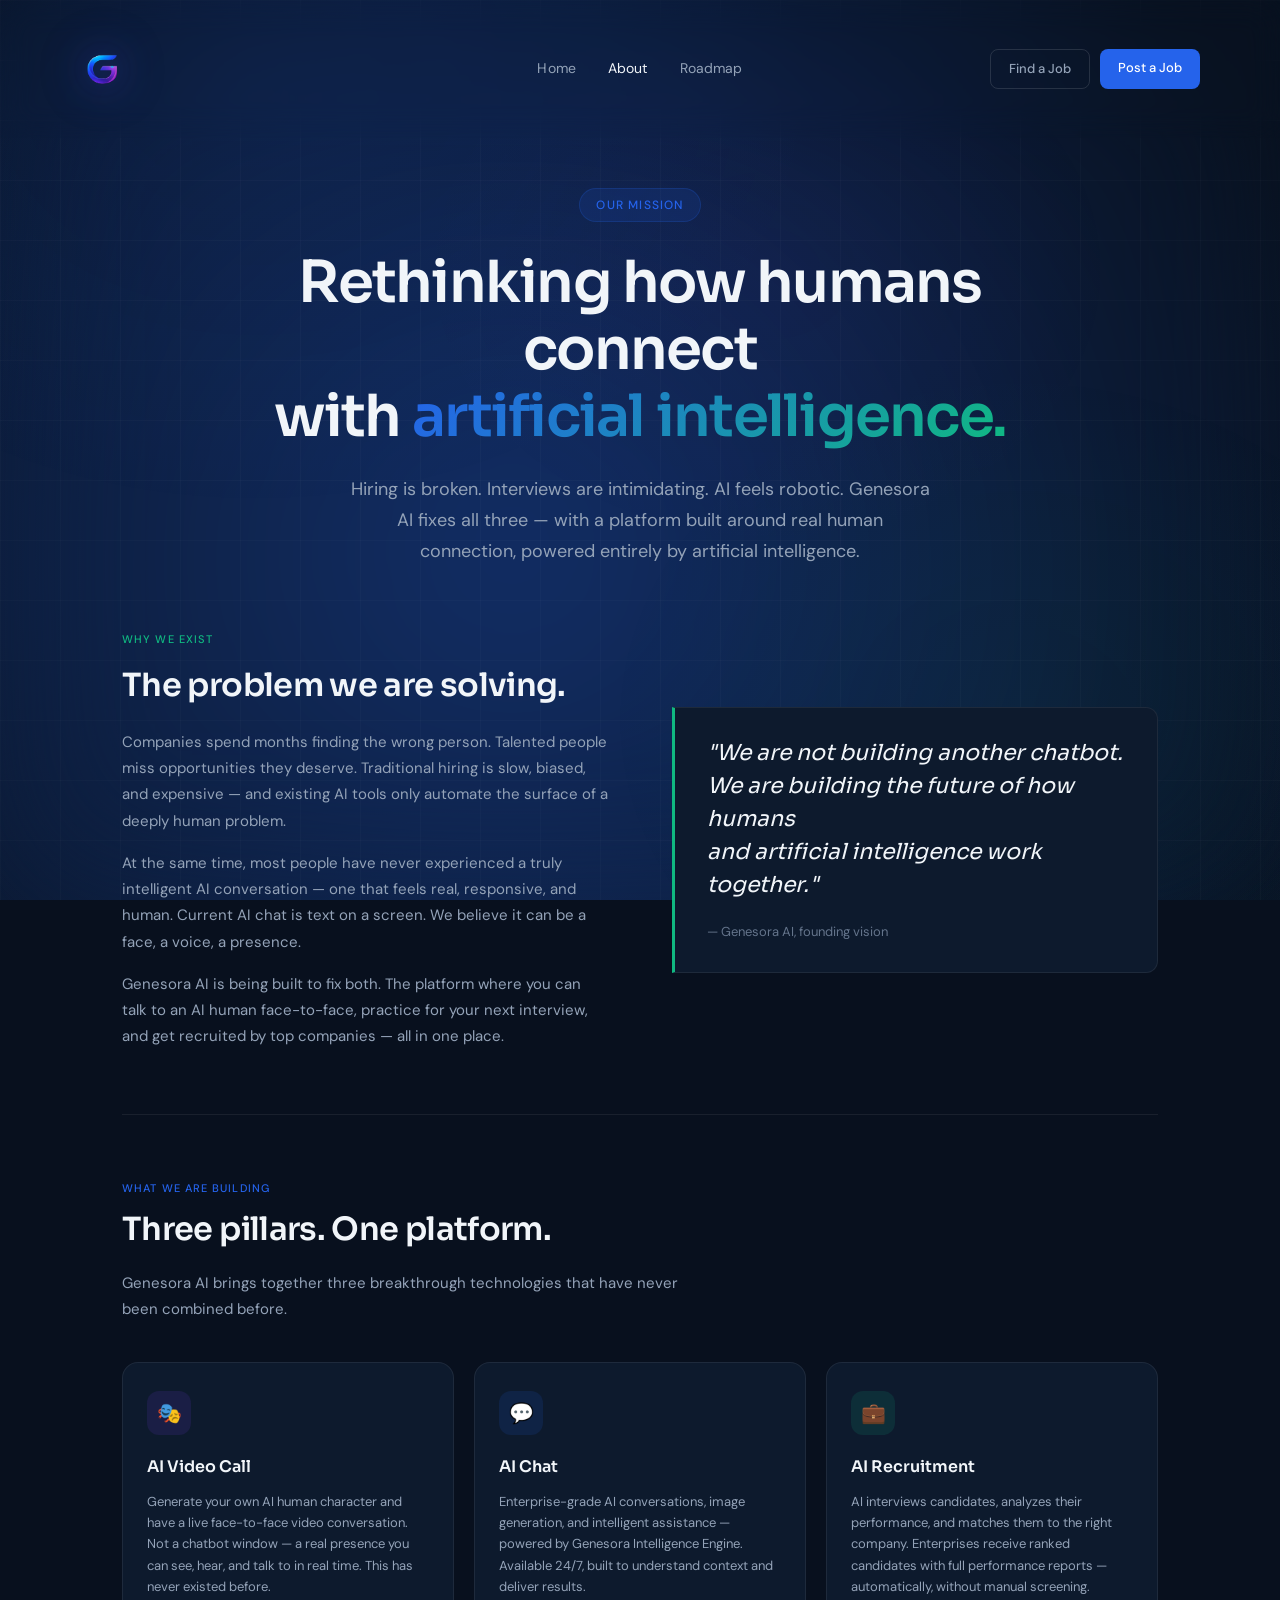
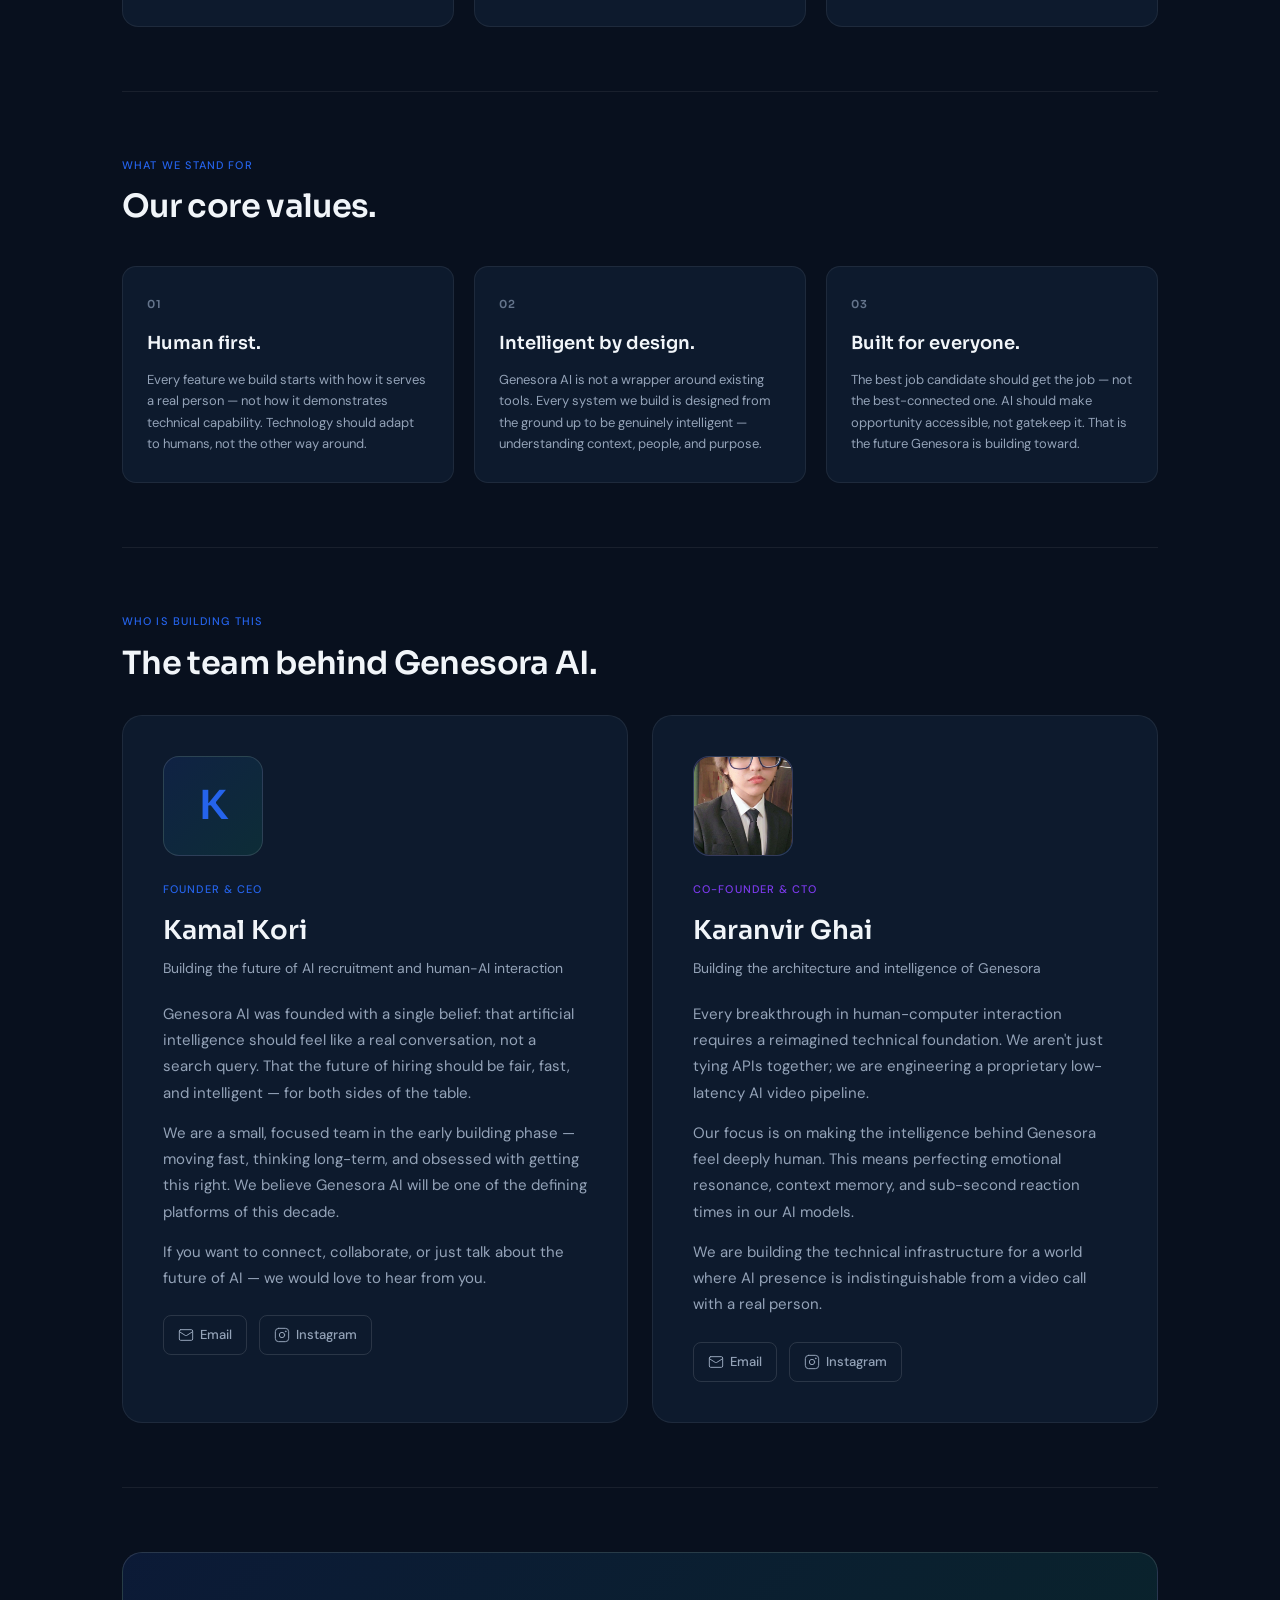
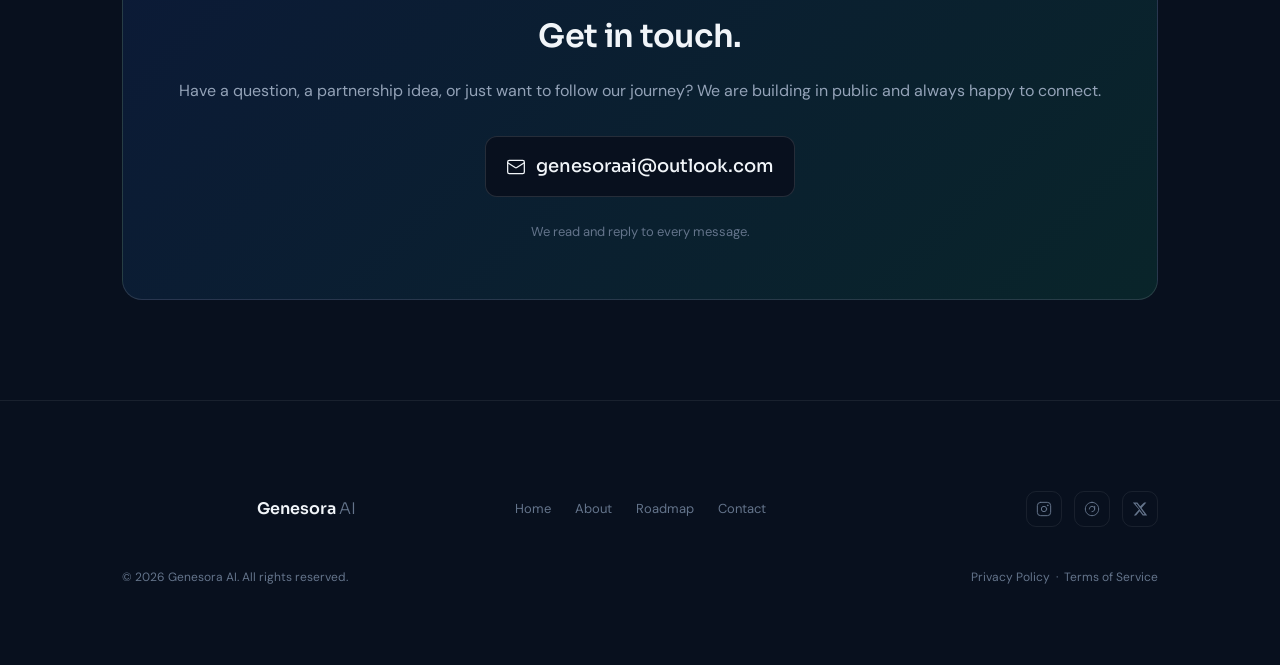
==== commit a64f630f: "about.html" ====
--- a/about.html
+++ b/about.html
@@ -527,7 +527,7 @@
         <div class="founder-card scroll-reveal">
           <div class="founder-avatar">
             <!-- File name: kamal-kori.jpg — upload to same folder as about.html -->
-            <img src="kamal-kori.jpg" alt="Kamal Kori" onerror="this.style.display='none'; this.parentElement.textContent='K';" />
+            <img src="kamal-kori.png" alt="Kamal Kori" onerror="this.style.display='none'; this.parentElement.textContent='K';" />
           </div>
           <div>
             <div class="founder-label">Founder & CEO</div>
@@ -555,7 +555,7 @@
         <div class="founder-card scroll-reveal fade-in-delay-1">
           <div class="founder-avatar" style="background: linear-gradient(135deg, var(--purple-soft), var(--blue-soft)); color: var(--purple);">
             <!-- File name: karanvir-ghai.jpg — upload to same folder as about.html -->
-            <img src="karanvir-ghai.jpg" alt="Karanvir Ghai" onerror="this.style.display='none'; this.parentElement.textContent='K';" />
+            <img src="karanvir-ghai.png" alt="Karanvir Ghai" onerror="this.style.display='none'; this.parentElement.textContent='K';" />
           </div>
           <div>
             <div class="founder-label" style="color: var(--purple);">Co-founder & CTO</div>
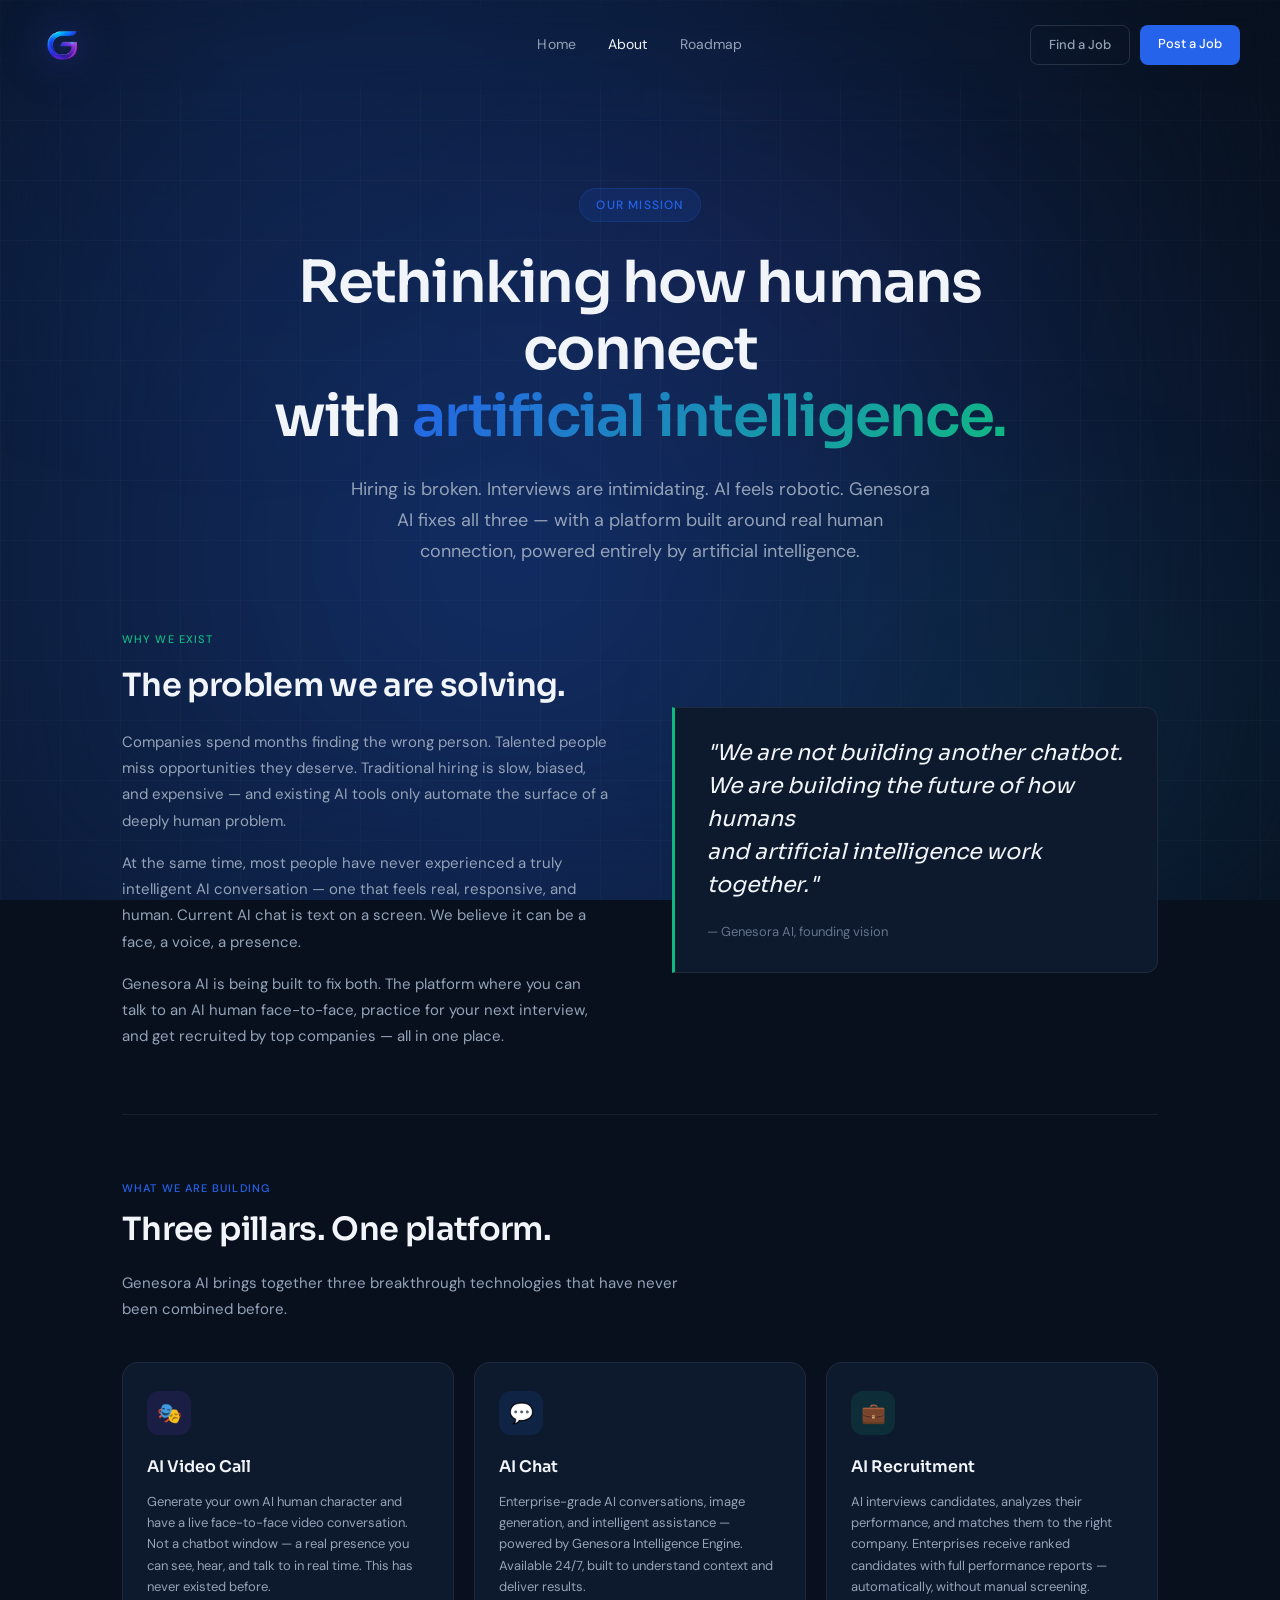
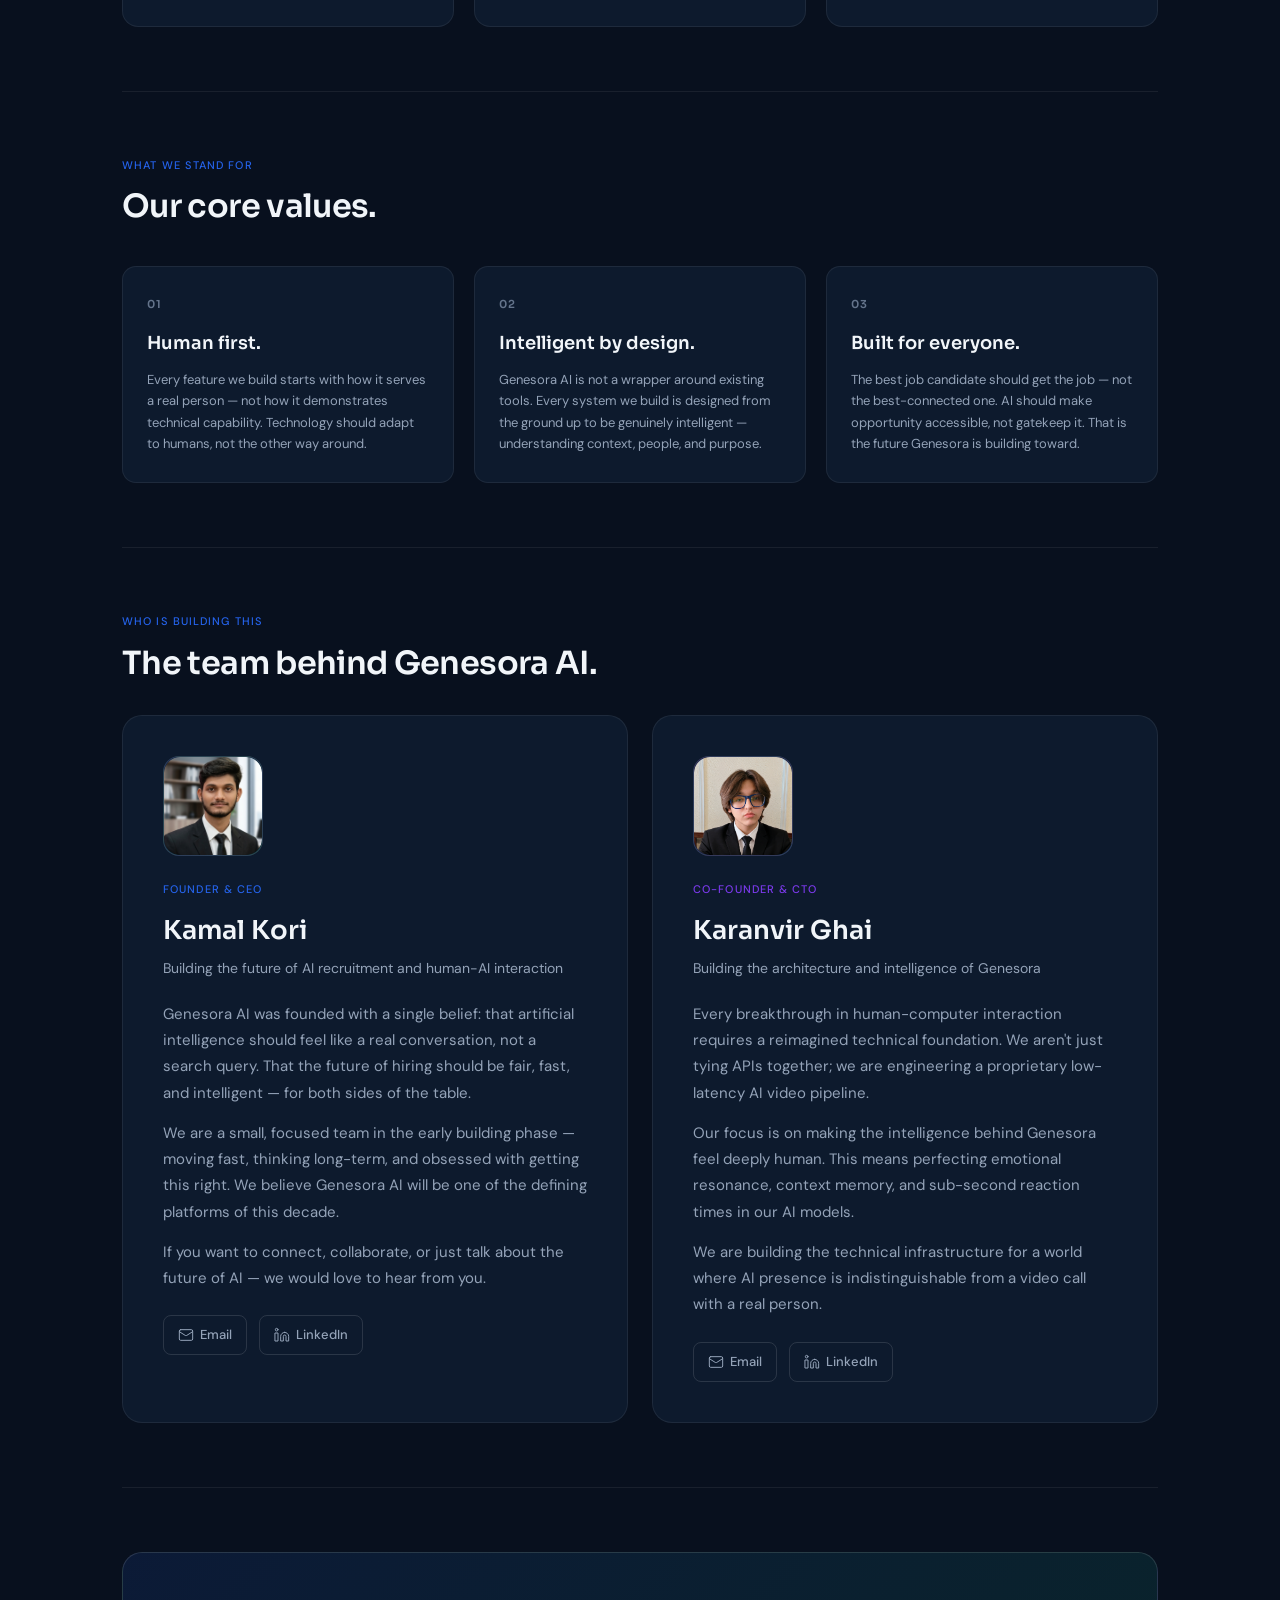
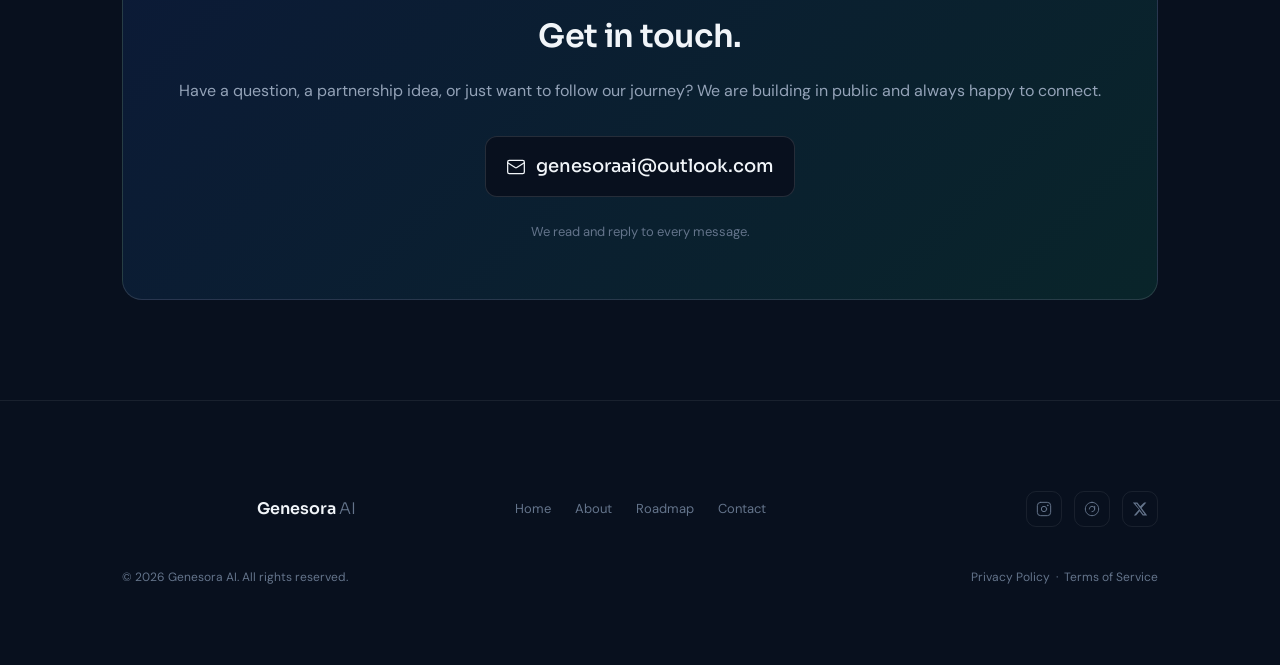
==== commit b5283399: "about.html" ====
--- a/about.html
+++ b/about.html
@@ -523,10 +523,8 @@
 
       <div class="founders-grid">
 
-        <!-- Founder & CEO: Kamal Kori -->
         <div class="founder-card scroll-reveal">
           <div class="founder-avatar">
-            <!-- File name: kamal-kori.jpg — upload to same folder as about.html -->
             <img src="kamal-kori.png" alt="Kamal Kori" onerror="this.style.display='none'; this.parentElement.textContent='K';" />
           </div>
           <div>
@@ -543,18 +541,16 @@
                 <svg viewBox="0 0 24 24" fill="none" stroke="currentColor" stroke-width="1.5" stroke-linecap="round" stroke-linejoin="round"><rect x="2" y="4" width="20" height="16" rx="2"/><path d="m22 7-8.97 5.7a1.94 1.94 0 0 1-2.06 0L2 7"/></svg>
                 Email
               </a>
-              <a href="https://www.instagram.com/kamalkkr9638" target="_blank" rel="noopener" class="founder-link">
-                <svg viewBox="0 0 24 24" fill="none" stroke="currentColor" stroke-width="1.5" stroke-linecap="round" stroke-linejoin="round"><rect x="2" y="2" width="20" height="20" rx="5"/><circle cx="12" cy="12" r="4"/><circle cx="17.5" cy="6.5" r="0.5" fill="currentColor"/></svg>
-                Instagram
+              <a href="https://www.linkedin.com/in/kori-kamal-57b86b269 " target="_blank" rel="noopener" class="founder-link">
+                <svg viewBox="0 0 24 24" fill="none" stroke="currentColor" stroke-width="1.5" stroke-linecap="round" stroke-linejoin="round"><path d="M16 8a6 6 0 0 1 6 6v7h-4v-7a2 2 0 0 0-2-2 2 2 0 0 0-2 2v7h-4v-7a6 6 0 0 1 6-6z"/><rect x="2" y="9" width="4" height="12"/><circle cx="4" cy="4" r="2"/></svg>
+                LinkedIn
               </a>
             </div>
           </div>
         </div>
 
-        <!-- Co-founder & CTO: Karanvir Ghai -->
         <div class="founder-card scroll-reveal fade-in-delay-1">
           <div class="founder-avatar" style="background: linear-gradient(135deg, var(--purple-soft), var(--blue-soft)); color: var(--purple);">
-            <!-- File name: karanvir-ghai.jpg — upload to same folder as about.html -->
             <img src="karanvir-ghai.png" alt="Karanvir Ghai" onerror="this.style.display='none'; this.parentElement.textContent='K';" />
           </div>
           <div>
@@ -571,9 +567,9 @@
                 <svg viewBox="0 0 24 24" fill="none" stroke="currentColor" stroke-width="1.5" stroke-linecap="round" stroke-linejoin="round"><rect x="2" y="4" width="20" height="16" rx="2"/><path d="m22 7-8.97 5.7a1.94 1.94 0 0 1-2.06 0L2 7"/></svg>
                 Email
               </a>
-              <a href="https://www.instagram.com/ghaikaranvir" target="_blank" rel="noopener" class="founder-link">
-                <svg viewBox="0 0 24 24" fill="none" stroke="currentColor" stroke-width="1.5" stroke-linecap="round" stroke-linejoin="round"><rect x="2" y="2" width="20" height="20" rx="5"/><circle cx="12" cy="12" r="4"/><circle cx="17.5" cy="6.5" r="0.5" fill="currentColor"/></svg>
-                Instagram
+              <a href="https://www.linkedin.com/in/karanvir-ghai-189909413 " target="_blank" rel="noopener" class="founder-link">
+                <svg viewBox="0 0 24 24" fill="none" stroke="currentColor" stroke-width="1.5" stroke-linecap="round" stroke-linejoin="round"><path d="M16 8a6 6 0 0 1 6 6v7h-4v-7a2 2 0 0 0-2-2 2 2 0 0 0-2 2v7h-4v-7a6 6 0 0 1 6-6z"/><rect x="2" y="9" width="4" height="12"/><circle cx="4" cy="4" r="2"/></svg>
+                LinkedIn
               </a>
             </div>
           </div>
--- a/style.css
+++ b/style.css
@@ -1,12 +1,3 @@
-/* ================= IMPORT FONTS ================= */
-@import url('https://fonts.googleapis.com/css2?family=Sora:wght@400;500;600;700&family=Outfit:wght@300;400;500;600&display=swap');
-
-/* ================= RESET ================= */
-* {
-  margin: 0;
-  padding: 0;
-  box-sizing: border-box;
-}
 /* ================= IMPORT FONTS ================= */
 @import url('https://fonts.googleapis.com/css2?family=Sora:wght@400;500;600;700&family=Outfit:wght@300;400;500;600&display=swap');
 
@@ -93,7 +84,9 @@
   width: 100%;
   z-index: 9999;
   background: transparent;
-  padding: 0; /* Padding is handled precisely by .nav */
+  backdrop-filter: blur(16px);
+  /* Padding is handled precisely by .nav so we don't double up */
+  padding: 0; 
 }
 
 .nav {
@@ -523,6 +516,16 @@
   }
 }
 
+/* ================= FOUNDER AVATAR ================= */
+.founder-avatar {
+  width: 96px;
+  height: 96px;
+  border-radius: 20px;
+  object-fit: cover;
+  object-position: center 35%;
+  display: block;
+}
+
 /* ================= MOBILE ================= */
 @media (max-width: 900px) {
   .nav-center {
@@ -533,7 +536,7 @@
 @media (max-width: 768px) {
 
   .site-header {
-    padding: 0;
+    padding: 0; /* Ensures mobile header doesn't double-pad */
   }
 
   .nav {
@@ -570,556 +573,3 @@
     width: 100%;
   }
 }
-/* ================= ROOT COLORS ================= */
-:root {
-  --bg: #0A1628;
-  --surface: #111827;
-  --card: #1E293B;
-
-  --blue: #2563EB;
-  --green: #10B981;
-  --purple: #7C3AED;
-
-  --text: #E8ECF4;
-  --muted: #94A3B8;
-  --border: rgba(255,255,255,0.08);
-
-  --shadow:
-    0 10px 40px rgba(0,0,0,0.45);
-
-  --glass:
-    rgba(255,255,255,0.05);
-}
-
-/* ================= TYPOGRAPHY ================= */
-html {
-  scroll-behavior: smooth;
-  -webkit-font-smoothing: antialiased;
-}
-
-body {
-  font-family: 'Outfit', sans-serif;
-  min-height: 100vh;
-  overflow-x: hidden;
-  color: var(--text);
-  background: var(--bg);
-  line-height: 1.7;
-  position: relative;
-}
-
-/* ================= AURORA BACKGROUND ================= */
-body::before {
-  content: "";
-  position: fixed;
-  inset: 0;
-  z-index: -2;
-
-  background:
-    radial-gradient(circle at 20% 30%, rgba(37,99,235,0.35), transparent 35%),
-    radial-gradient(circle at 80% 40%, rgba(124,58,237,0.28), transparent 35%),
-    radial-gradient(circle at 60% 80%, rgba(16,185,129,0.15), transparent 30%),
-    linear-gradient(180deg, #08111f 0%, #0A1628 100%);
-
-  background-size: 200% 200%;
-  animation: aurora 18s ease infinite;
-}
-
-/* subtle overlay */
-body::after {
-  content: "";
-  position: fixed;
-  inset: 0;
-  z-index: -1;
-  backdrop-filter: blur(80px);
-  pointer-events: none;
-}
-
-/* ================= SCROLLBAR ================= */
-body::-webkit-scrollbar {
-  width: 0;
-}
-
-/* ================= HEADER ================= */
-.site-header {
-  position: fixed;
-  top: 0;
-  width: 100%;
-  z-index: 9999;
-  padding: 24px 40px;
-  backdrop-filter: blur(16px);
-}
-
-.nav {
-  display: flex;
-  justify-content: space-between;
-  align-items: center;
-  position: relative;
-}
-
-/* ================= LOGO ================= */
-.logo {
-  width: 52px;
-  height: 52px;
-
-  filter:
-    drop-shadow(0 0 18px rgba(37,99,235,0.35))
-    drop-shadow(0 0 24px rgba(124,58,237,0.25));
-
-  transition: transform 0.35s ease;
-  z-index: 2;
-}
-
-.logo:hover {
-  transform: scale(1.05);
-}
-
-/* ================= NAV CENTER ================= */
-.nav-center {
-  display: flex;
-  align-items: center;
-  gap: 32px;
-  position: absolute;
-  left: 50%;
-  transform: translateX(-50%);
-}
-
-.nav-center a {
-  text-decoration: none;
-  color: rgba(255,255,255,0.72);
-
-  font-size: 14px;
-  font-weight: 500;
-  letter-spacing: 0.02em;
-
-  transition: color 0.25s ease;
-}
-
-.nav-center a:hover {
-  color: #ffffff;
-}
-
-/* ================= CTA BUTTON ================= */
-.nav-cta {
-  text-decoration: none;
-
-  color: white;
-
-  padding: 12px 20px;
-
-  border-radius: 12px;
-
-  background: rgba(255,255,255,0.06);
-
-  border: 1px solid rgba(255,255,255,0.12);
-
-  backdrop-filter: blur(12px);
-
-  font-size: 14px;
-  font-weight: 600;
-
-  transition: all 0.25s ease;
-  z-index: 2;
-}
-
-.nav-cta:hover {
-  background: rgba(255,255,255,0.12);
-  transform: translateY(-2px);
-}
-
-/* ================= HERO ================= */
-.hero {
-  min-height: 100vh;
-
-  display: flex;
-  flex-direction: column;
-  justify-content: center;
-  align-items: center;
-
-  text-align: center;
-
-  padding: 0 24px;
-}
-
-.hero h1 {
-  font-family: 'Sora', sans-serif;
-
-  font-size: clamp(3rem, 7vw, 5.5rem);
-
-  font-weight: 600;
-
-  line-height: 1.1;
-
-  max-width: 900px;
-
-  margin-bottom: 24px;
-
-  letter-spacing: -0.04em;
-}
-
-.hero p {
-  max-width: 700px;
-
-  color: var(--muted);
-
-  font-size: 1.15rem;
-
-  line-height: 1.9;
-}
-
-.coming-soon {
-  margin-top: 34px;
-
-  color: #7B89A8;
-
-  font-size: 0.82rem;
-
-  letter-spacing: 0.18em;
-
-  text-transform: uppercase;
-}
-
-/* ================= GLASS CARDS ================= */
-.philosophy,
-.architecture-grid,
-.comparison-table {
-  display: grid;
-  gap: 24px;
-}
-
-.philosophy {
-  grid-template-columns: repeat(auto-fit, minmax(240px, 1fr));
-
-  max-width: 1100px;
-
-  margin: 0 auto;
-
-  padding: 120px 32px;
-}
-
-.philosophy-item,
-.architecture-item,
-.comparison-row {
-  background: var(--glass);
-
-  border: 1px solid var(--border);
-
-  backdrop-filter: blur(18px);
-
-  border-radius: 24px;
-
-  box-shadow: var(--shadow);
-
-  transition:
-    transform 0.35s ease,
-    border-color 0.35s ease,
-    box-shadow 0.35s ease;
-}
-
-.philosophy-item:hover,
-.architecture-item:hover,
-.comparison-row:hover {
-  transform: translateY(-6px);
-
-  border-color: rgba(124,58,237,0.35);
-
-  box-shadow:
-    0 20px 50px rgba(0,0,0,0.45),
-    0 0 30px rgba(124,58,237,0.12);
-}
-
-.philosophy-item {
-  padding: 36px;
-  text-align: center;
-}
-
-/* ================= SECTIONS ================= */
-section {
-  position: relative;
-  z-index: 2;
-}
-
-.exploring,
-.architecture,
-.comparison,
-.pre-register,
-.status,
-.about-section {
-  max-width: 1100px;
-
-  margin: 0 auto;
-
-  padding: 140px 32px;
-
-  text-align: center;
-}
-
-/* ================= HEADINGS ================= */
-h2 {
-  font-family: 'Sora', sans-serif;
-
-  font-size: clamp(2rem, 4vw, 3rem);
-
-  margin-bottom: 22px;
-
-  letter-spacing: -0.03em;
-}
-
-.architecture-sub,
-.status p,
-.exploring p,
-.pre-register p {
-  color: var(--muted);
-
-  max-width: 720px;
-
-  margin: 0 auto;
-
-  line-height: 1.9;
-}
-
-/* ================= ARCHITECTURE ================= */
-.architecture-grid {
-  margin-top: 70px;
-}
-
-.architecture-item {
-  padding: 34px;
-  text-align: left;
-}
-
-.architecture-item h3 {
-  margin-bottom: 12px;
-
-  font-family: 'Sora', sans-serif;
-
-  font-size: 1.3rem;
-}
-
-/* ================= COMPARISON ================= */
-.comparison-table {
-  margin-top: 60px;
-}
-
-.comparison-row {
-  padding: 24px 28px;
-
-  display: grid;
-
-  grid-template-columns: 1fr 1fr;
-
-  text-align: left;
-}
-
-.comparison-header {
-  background: rgba(255,255,255,0.08);
-
-  font-weight: 600;
-}
-
-/* ================= PRE REGISTER ================= */
-.pre-register-wrapper {
-  display: flex;
-  justify-content: center;
-  margin-top: 34px;
-}
-
-.pre-register-form {
-  display: flex;
-  gap: 14px;
-
-  padding: 16px;
-
-  border-radius: 999px;
-
-  background: rgba(255,255,255,0.06);
-
-  border: 1px solid rgba(255,255,255,0.08);
-
-  backdrop-filter: blur(16px);
-
-  box-shadow: var(--shadow);
-}
-
-.pre-register-form input {
-  width: 320px;
-
-  padding: 14px 20px;
-
-  border: none;
-
-  border-radius: 999px;
-
-  outline: none;
-
-  background: rgba(255,255,255,0.08);
-
-  color: white;
-
-  font-family: inherit;
-}
-
-.pre-register-form button {
-  padding: 14px 26px;
-
-  border: none;
-
-  border-radius: 999px;
-
-  background: linear-gradient(
-    135deg,
-    var(--blue),
-    var(--purple)
-  );
-
-  color: white;
-
-  font-weight: 600;
-
-  cursor: pointer;
-
-  transition: transform 0.25s ease;
-}
-
-.pre-register-form button:hover {
-  transform: translateY(-2px);
-}
-
-/* ================= ABOUT ================= */
-.about-container {
-  max-width: 760px;
-  margin: 0 auto;
-}
-
-.about-section p {
-  color: var(--muted);
-
-  font-size: 1.1rem;
-
-  line-height: 2;
-
-  margin-bottom: 28px;
-}
-
-/* ================= FOOTER ================= */
-.site-footer {
-  padding: 50px 32px;
-
-  border-top: 1px solid rgba(255,255,255,0.06);
-}
-
-.footer-inner {
-  max-width: 1100px;
-
-  margin: 0 auto;
-
-  text-align: center;
-}
-
-.brand {
-  font-family: 'Sora', sans-serif;
-
-  margin-bottom: 10px;
-}
-
-.socials {
-  display: flex;
-  justify-content: center;
-  gap: 18px;
-
-  margin-top: 18px;
-}
-
-.icon {
-  width: 20px;
-  height: 20px;
-
-  color: #8f94b8;
-
-  transition: all 0.25s ease;
-}
-
-.icon:hover {
-  color: white;
-
-  transform: translateY(-2px);
-}
-
-/* ================= FADE ================= */
-.fade-in {
-  animation: fadeIn 1s ease forwards;
-}
-
-/* ================= ANIMATIONS ================= */
-@keyframes fadeIn {
-  from {
-    opacity: 0;
-    transform: translateY(12px);
-  }
-
-  to {
-    opacity: 1;
-    transform: translateY(0);
-  }
-}
-
-@keyframes aurora {
-  0% {
-    background-position: 0% 50%;
-  }
-
-  50% {
-    background-position: 100% 50%;
-  }
-
-  100% {
-    background-position: 0% 50%;
-  }
-}
-
-/* ================= MOBILE ================= */
-@media (max-width: 900px) {
-  .nav-center {
-    display: none;
-  }
-}
-
-@media (max-width: 768px) {
-
-  .site-header {
-    padding: 20px;
-  }
-
-  .nav {
-    flex-direction: row;
-    gap: 20px;
-  }
-
-  .nav-center {
-    flex-wrap: wrap;
-    justify-content: center;
-    gap: 14px;
-  }
-
-  .hero h1 {
-    font-size: 3rem;
-  }
-  
-  .hero {
-    padding-top: 130px;
-  }
-
-  .comparison-row {
-    grid-template-columns: 1fr;
-    gap: 10px;
-  }
-
-  .pre-register-form {
-    flex-direction: column;
-    width: 100%;
-    border-radius: 24px;
-  }
-
-  .pre-register-form input {
-    width: 100%;
-  }
-}
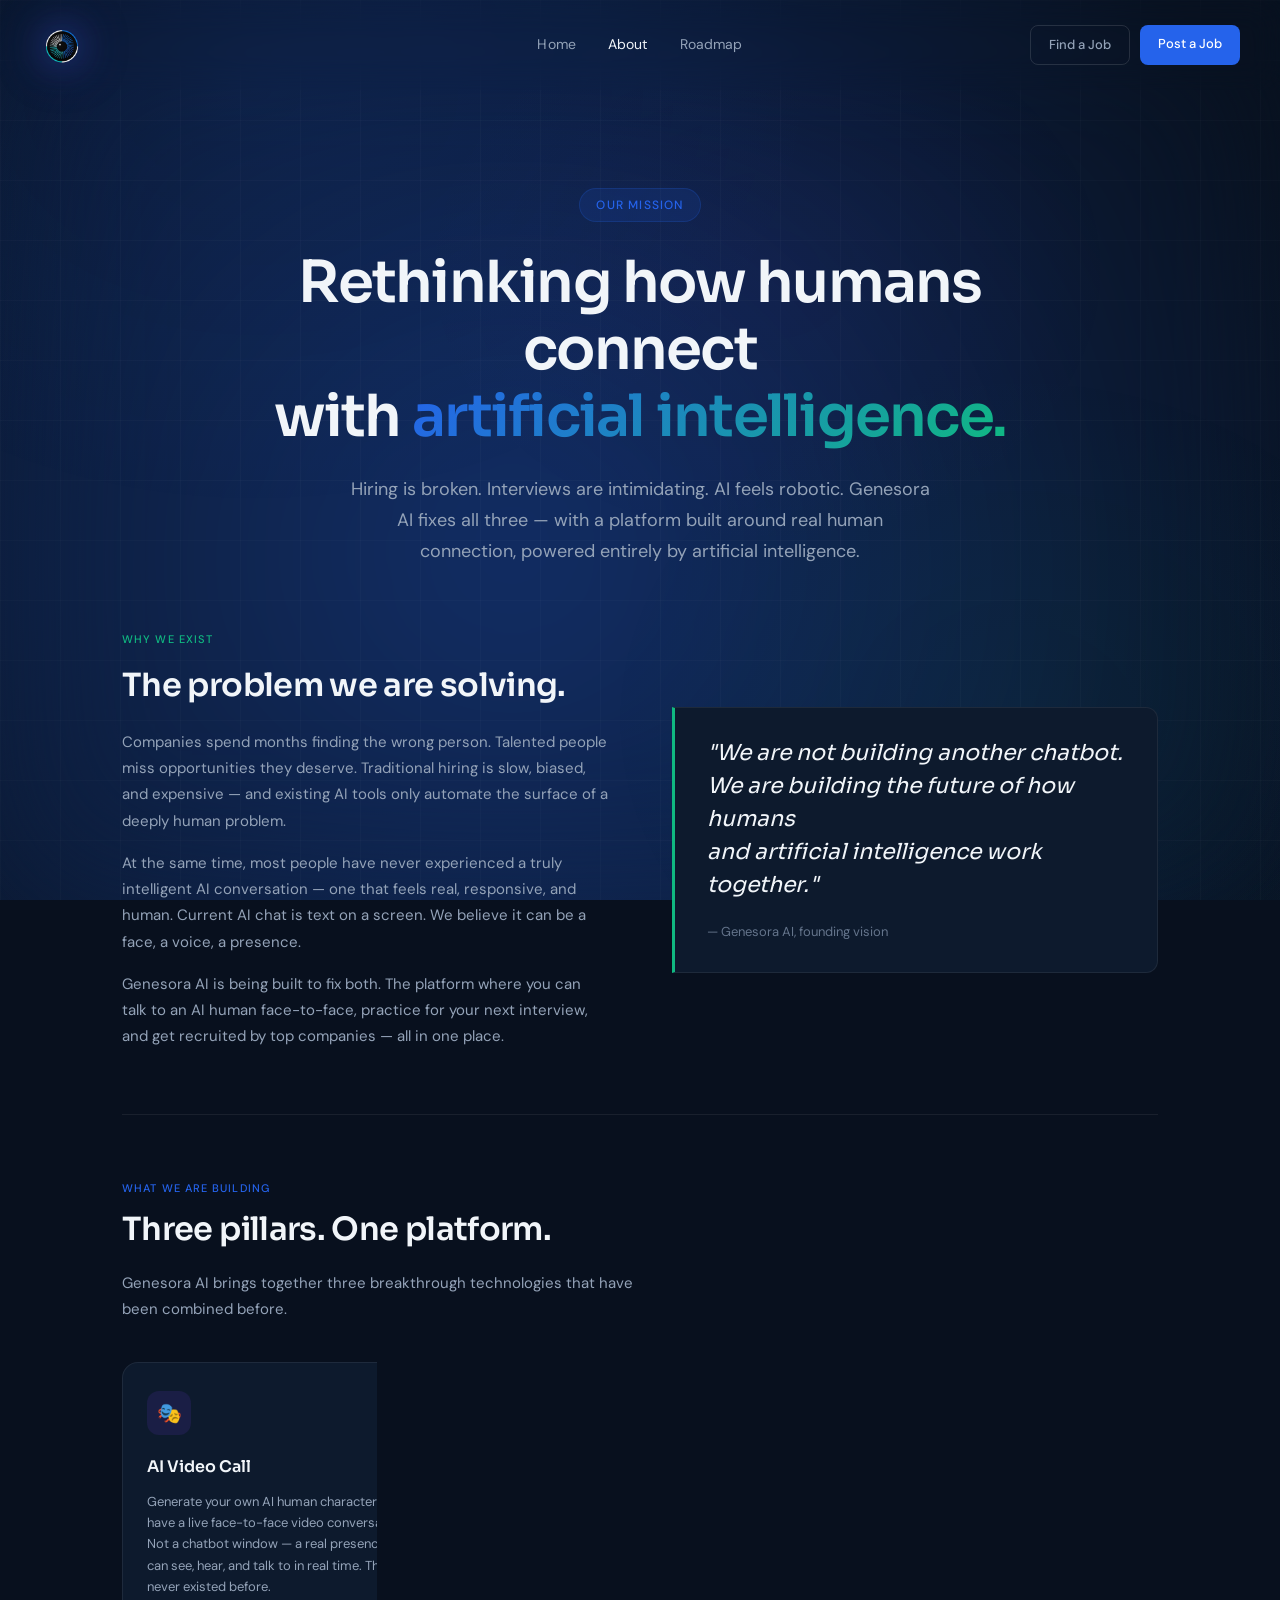
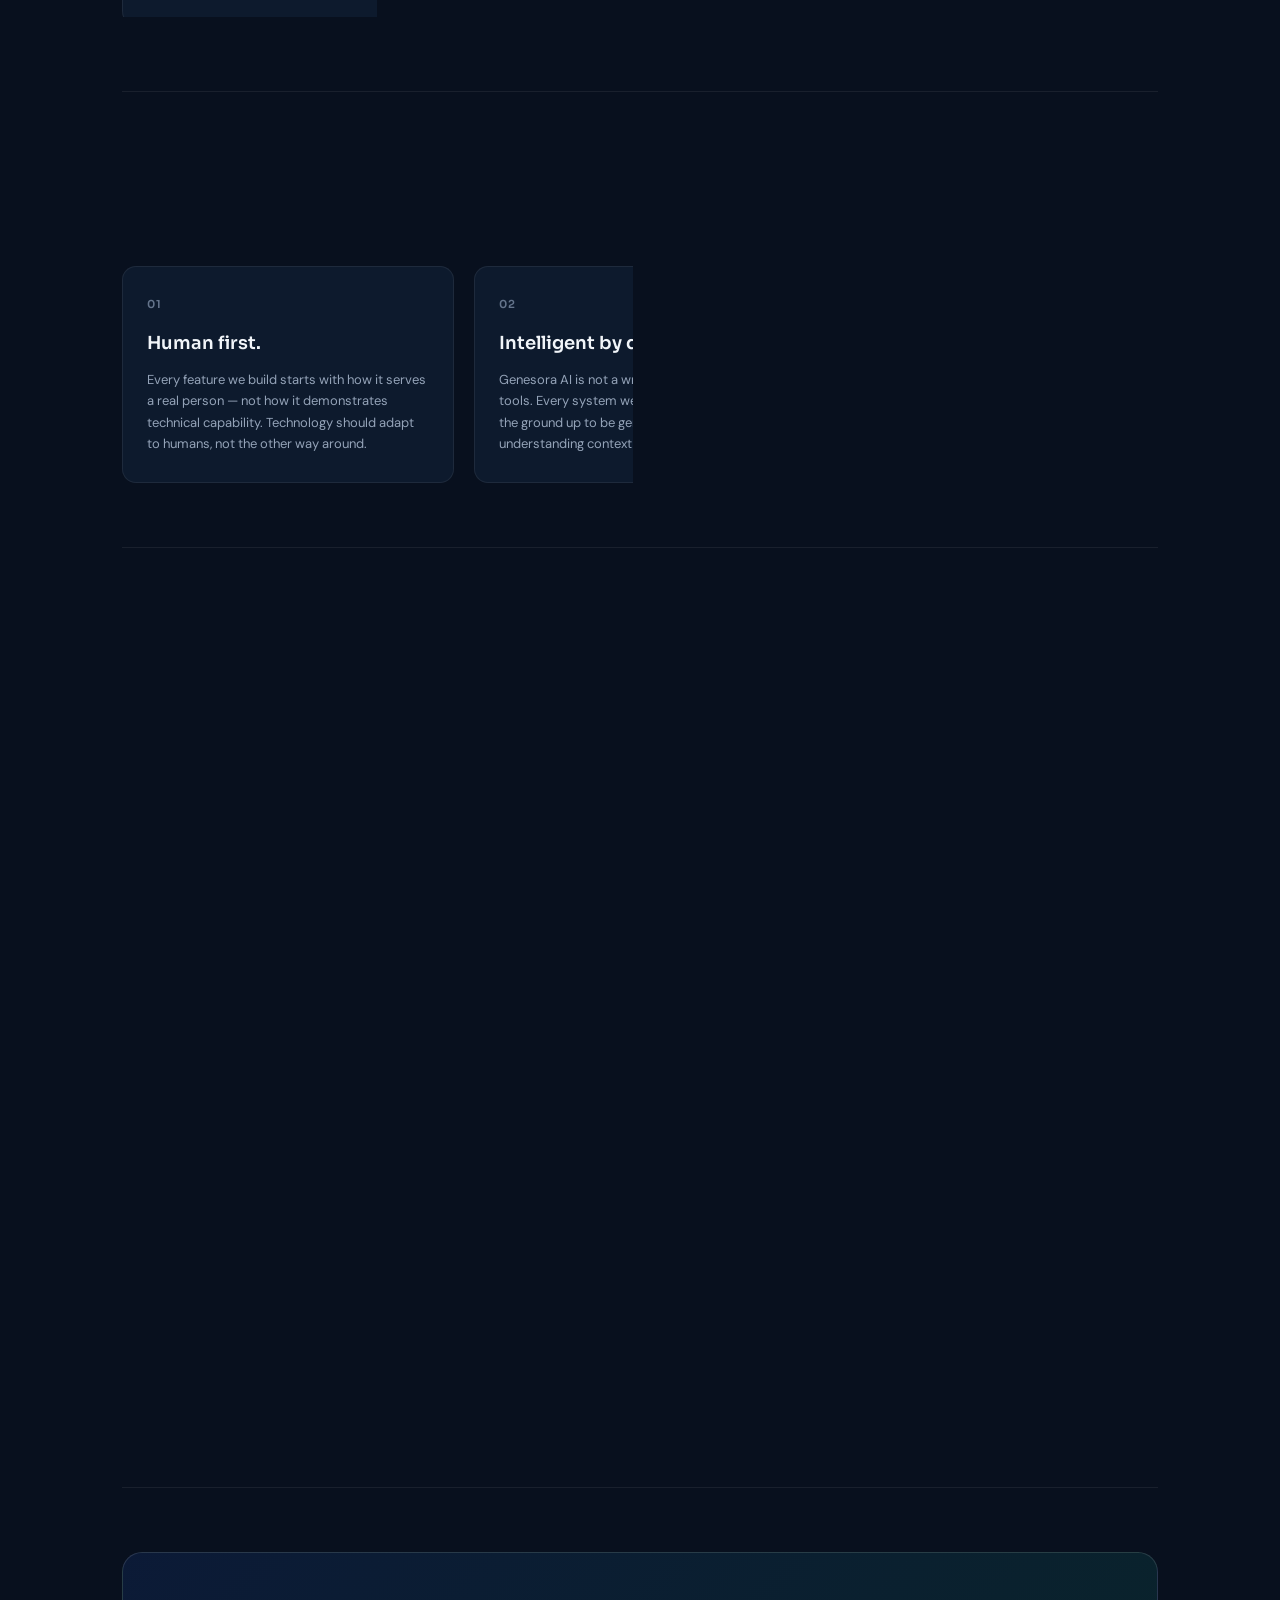
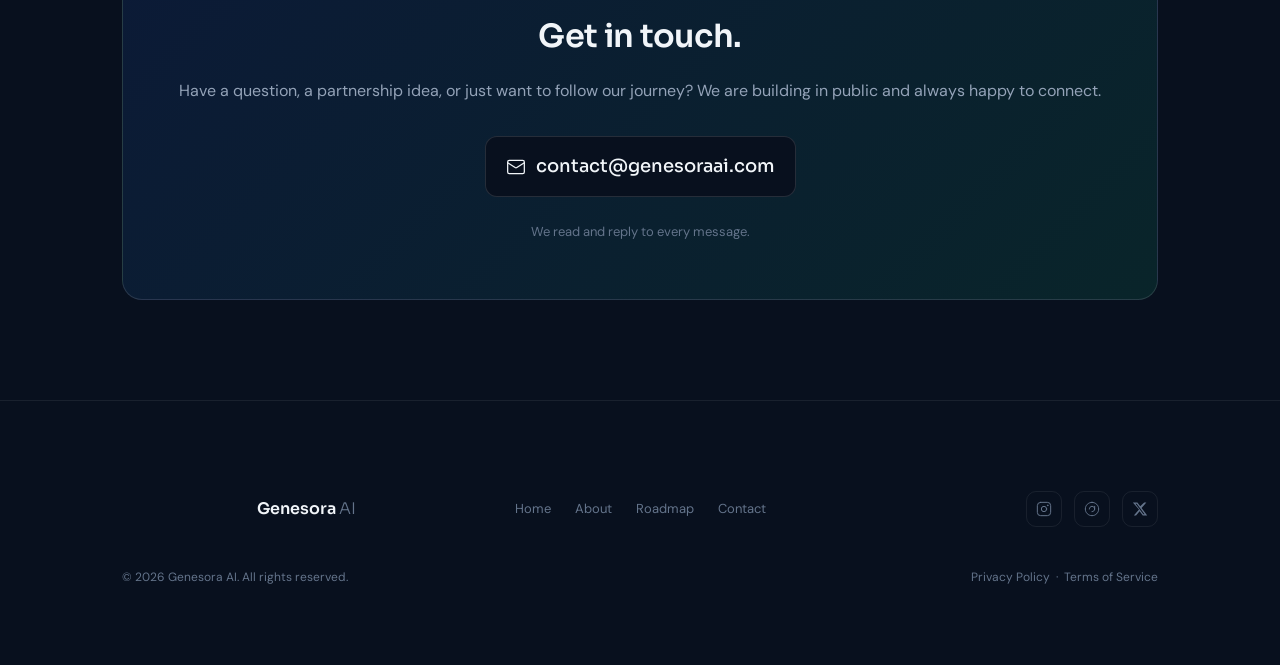
==== commit c4c1388f: "about.html" ====
--- a/about.html
+++ b/about.html
@@ -8,8 +8,11 @@
   <meta name="keywords" content="Genesora AI, about, AI recruitment platform, AI video call, artificial intelligence, mission" />
   <meta property="og:title" content="About — Genesora AI" />
   <meta property="og:description" content="Rethinking how humans connect with artificial intelligence — and how companies find the people they need." />
-  <meta property="og:image" content="favicon.png" />
+  <meta property="og:image" content="https://genesoraai.com/og-image.png" />
+  <meta property="og:image:width" content="1200" />
+  <meta property="og:image:height" content="630" />
   <meta name="twitter:card" content="summary_large_image" />
+  <meta name="twitter:image" content="https://genesoraai.com/og-image.png" />
   <link rel="icon" type="image/png" href="favicon.png" />
   <link rel="stylesheet" href="style.css" />
   <link rel="preconnect" href="https://fonts.googleapis.com" />
@@ -410,8 +413,8 @@
         <a href="roadmap.html">Roadmap</a>
       </div>
       <div class="nav-cta-group">
-        <a href="index.html#preregister" class="nav-btn nav-btn-outline">Find a Job</a>
-        <a href="index.html#preregister-enterprise" class="nav-btn nav-btn-primary">Post a Job</a>
+        <a href="index.html#pre-register" class="nav-btn nav-btn-outline">Find a Job</a>
+        <a href="index.html#pre-register-enterprise" class="nav-btn nav-btn-primary">Post a Job</a>
       </div>
     </div>
   </header>
@@ -583,9 +586,9 @@
         <h2>Get in touch.</h2>
         <p>Have a question, a partnership idea, or just want to follow our journey? We are building in public and always happy to connect.</p>
         <div>
-          <a href="mailto:genesoraai@outlook.com" class="contact-email">
+          <a href="mailto:contact@genesoraai.com" class="contact-email">
             <svg width="20" height="20" viewBox="0 0 24 24" fill="none" stroke="currentColor" stroke-width="1.5" stroke-linecap="round" stroke-linejoin="round"><rect x="2" y="4" width="20" height="16" rx="2"/><path d="m22 7-8.97 5.7a1.94 1.94 0 0 1-2.06 0L2 7"/></svg>
-            genesoraai@outlook.com
+            contact@genesoraai.com
           </a>
         </div>
         <div class="contact-note">We read and reply to every message.</div>
@@ -603,7 +606,7 @@
         <a href="index.html">Home</a>
         <a href="about.html">About</a>
         <a href="roadmap.html">Roadmap</a>
-        <a href="mailto:genesoraai@outlook.com">Contact</a>
+        <a href="mailto:contact@genesoraai.com">Contact</a>
       </div>
       <div class="footer-social">
         <a href="https://www.instagram.com/genesora_ai" target="_blank" rel="noopener" class="social-btn" aria-label="Instagram">
@@ -620,7 +623,7 @@
     <div class="footer-bottom">
       <p>© 2026 Genesora AI. All rights reserved.</p>
       <p>
-        <a href="#">Privacy Policy</a>
+        <a href="privacy-policy.html">Privacy Policy</a>
         &nbsp;·&nbsp;
         <a href="#">Terms of Service</a>
       </p>
--- a/style.css
+++ b/style.css
@@ -573,3 +573,221 @@
     width: 100%;
   }
 }
+/* ================= WELCOME & TERMS OVERLAY ================= */
+
+/* Blur background wrapper */
+#site-wrapper {
+  transition: filter 0.6s ease, opacity 0.6s ease;
+}
+
+#site-wrapper.blurred {
+  filter: blur(20px) brightness(0.5);
+  pointer-events: none;
+  user-select: none;
+}
+
+/* Fullscreen Dark Overlay */
+.splash-overlay {
+  position: fixed;
+  inset: 0;
+  width: 100vw;
+  height: 100vh;
+  background: rgba(8, 8, 18, 0.82);
+  display: flex;
+  justify-content: center;
+  align-items: center;
+  z-index: 10000; /* Floats above fixed header */
+  transition: opacity 0.5s ease, visibility 0.5s ease;
+  padding: 20px;
+}
+
+.splash-overlay.fade-out {
+  opacity: 0;
+  visibility: hidden;
+}
+
+/* Glassmorphism Card */
+.splash-card {
+  background: rgba(17, 24, 39, 0.85);
+  border: 1px solid rgba(255, 255, 255, 0.12);
+  border-radius: 24px;
+  padding: 40px 32px;
+  width: 100%;
+  max-width: 440px;
+  text-align: center;
+  box-shadow: 0 25px 60px rgba(0, 0, 0, 0.6);
+  backdrop-filter: blur(20px);
+}
+
+/* Spinning Logo Animation */
+.logo-container {
+  display: flex;
+  justify-content: center;
+  margin-bottom: 24px;
+}
+
+.spinning-logo {
+  width: 72px;
+  height: 72px;
+  filter: drop-shadow(0 0 20px rgba(37, 99, 235, 0.5)) drop-shadow(0 0 30px rgba(124, 58, 237, 0.4));
+  animation: spinIntro 3s cubic-bezier(0.4, 0, 0.2, 1) infinite;
+}
+
+@keyframes spinIntro {
+  0% { transform: rotate(0deg) scale(0.95); }
+  50% { transform: rotate(180deg) scale(1.1); }
+  100% { transform: rotate(360deg) scale(0.95); }
+}
+
+/* Steps */
+.step-content {
+  display: none;
+  opacity: 0;
+  transition: opacity 0.4s ease;
+}
+
+.step-content.active {
+  display: block;
+  opacity: 1;
+}
+
+.step-content h2 {
+  font-family: 'Sora', sans-serif;
+  font-size: 1.6rem;
+  color: #ffffff;
+  margin-bottom: 10px;
+}
+
+.step-content p {
+  color: var(--muted);
+  font-size: 0.92rem;
+  margin-bottom: 24px;
+  line-height: 1.6;
+}
+
+/* Legal Box & Checkbox */
+.legal-box {
+  background: rgba(255, 255, 255, 0.04);
+  border: 1px solid rgba(255, 255, 255, 0.08);
+  padding: 16px;
+  border-radius: 12px;
+  margin-bottom: 24px;
+  text-align: left;
+  font-size: 0.88rem;
+  color: rgba(255, 255, 255, 0.8);
+}
+
+.legal-box a {
+  color: #5b9bd5;
+  text-decoration: underline;
+}
+
+.checkbox-label {
+  display: flex;
+  align-items: center;
+  gap: 10px;
+  cursor: pointer;
+}
+
+.checkbox-label input {
+  width: 18px;
+  height: 18px;
+  accent-color: var(--blue);
+  cursor: pointer;
+}
+
+/* Modal Button */
+.splash-btn {
+  width: 100%;
+  padding: 14px;
+  background: linear-gradient(135deg, var(--blue), var(--purple));
+  color: white;
+  border: none;
+  border-radius: 10px;
+  font-size: 0.95rem;
+  font-weight: 600;
+  cursor: pointer;
+  transition: transform 0.2s ease, opacity 0.2s ease;
+}
+
+.splash-btn:hover:not(:disabled) {
+  transform: translateY(-2deg);
+  opacity: 0.95;
+}
+
+.splash-btn:disabled {
+  background: rgba(255, 255, 255, 0.1);
+  color: rgba(255, 255, 255, 0.3);
+  cursor: not-allowed;
+}
+/* ================= CUSTOM COOKIE BANNER ================= */
+.cookie-banner {
+  position: fixed;
+  bottom: 24px;
+  right: 24px;
+  max-width: 420px;
+  width: calc(100% - 48px);
+  background: rgba(17, 24, 39, 0.9);
+  border: 1px solid rgba(255, 255, 255, 0.12);
+  border-radius: 16px;
+  padding: 20px;
+  box-shadow: 0 15px 35px rgba(0, 0, 0, 0.5);
+  backdrop-filter: blur(16px);
+  z-index: 9999;
+  transition: opacity 0.4s ease, transform 0.4s ease, visibility 0.4s;
+}
+
+.cookie-banner.hidden {
+  opacity: 0;
+  visibility: hidden;
+  transform: translateY(20px);
+  pointer-events: none;
+}
+
+.cookie-content p {
+  color: #94A3B8;
+  font-size: 0.85rem;
+  line-height: 1.5;
+  margin-bottom: 14px;
+}
+
+.cookie-content a {
+  color: #5b9bd5;
+  text-decoration: underline;
+}
+
+.cookie-buttons {
+  display: flex;
+  gap: 10px;
+}
+
+.cookie-btn {
+  padding: 8px 16px;
+  border-radius: 8px;
+  font-size: 0.82rem;
+  font-weight: 600;
+  cursor: pointer;
+  border: none;
+  transition: all 0.2s ease;
+}
+
+.btn-accept {
+  background: linear-gradient(135deg, #2563EB, #7C3AED);
+  color: white;
+}
+
+.btn-accept:hover {
+  opacity: 0.9;
+  transform: translateY(-1px);
+}
+
+.btn-decline {
+  background: rgba(255, 255, 255, 0.08);
+  color: rgba(255, 255, 255, 0.7);
+  border: 1px solid rgba(255, 255, 255, 0.12);
+}
+
+.btn-decline:hover {
+  background: rgba(255, 255, 255, 0.14);
+  color: white;
+}
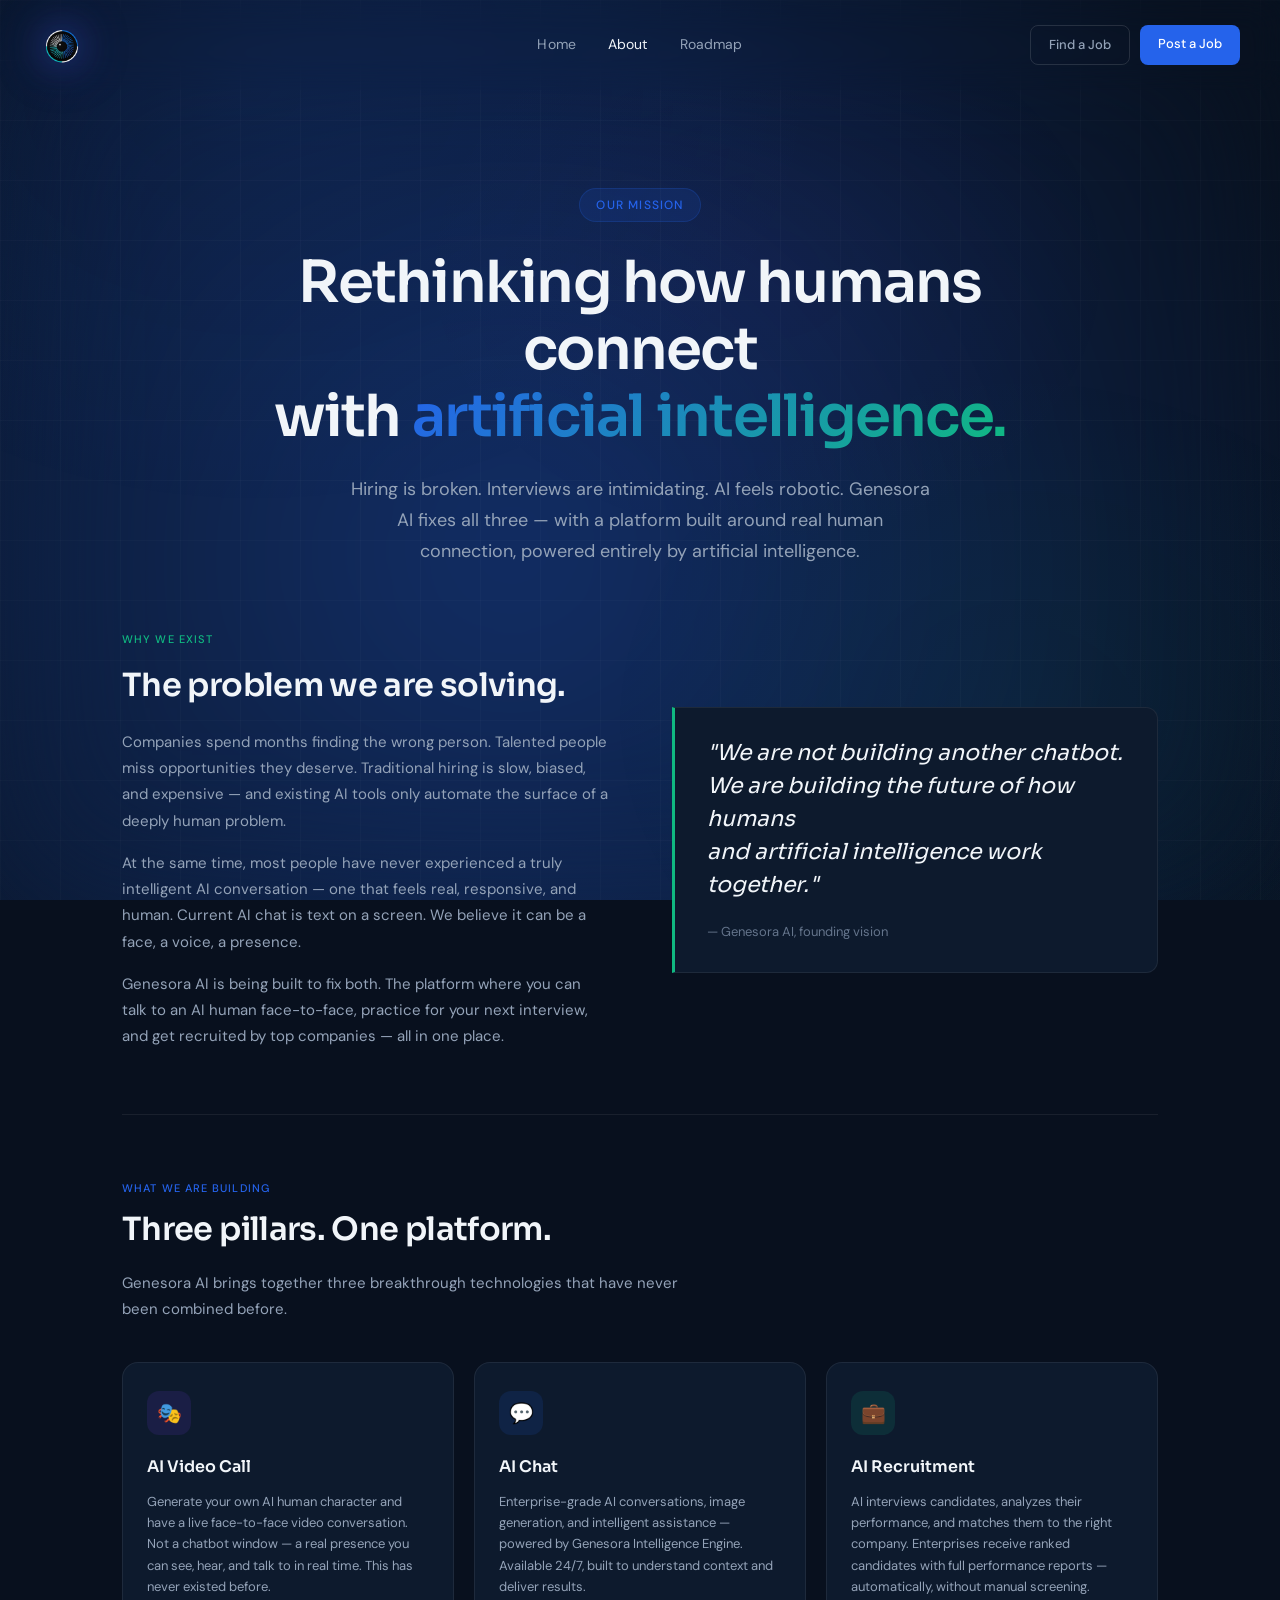
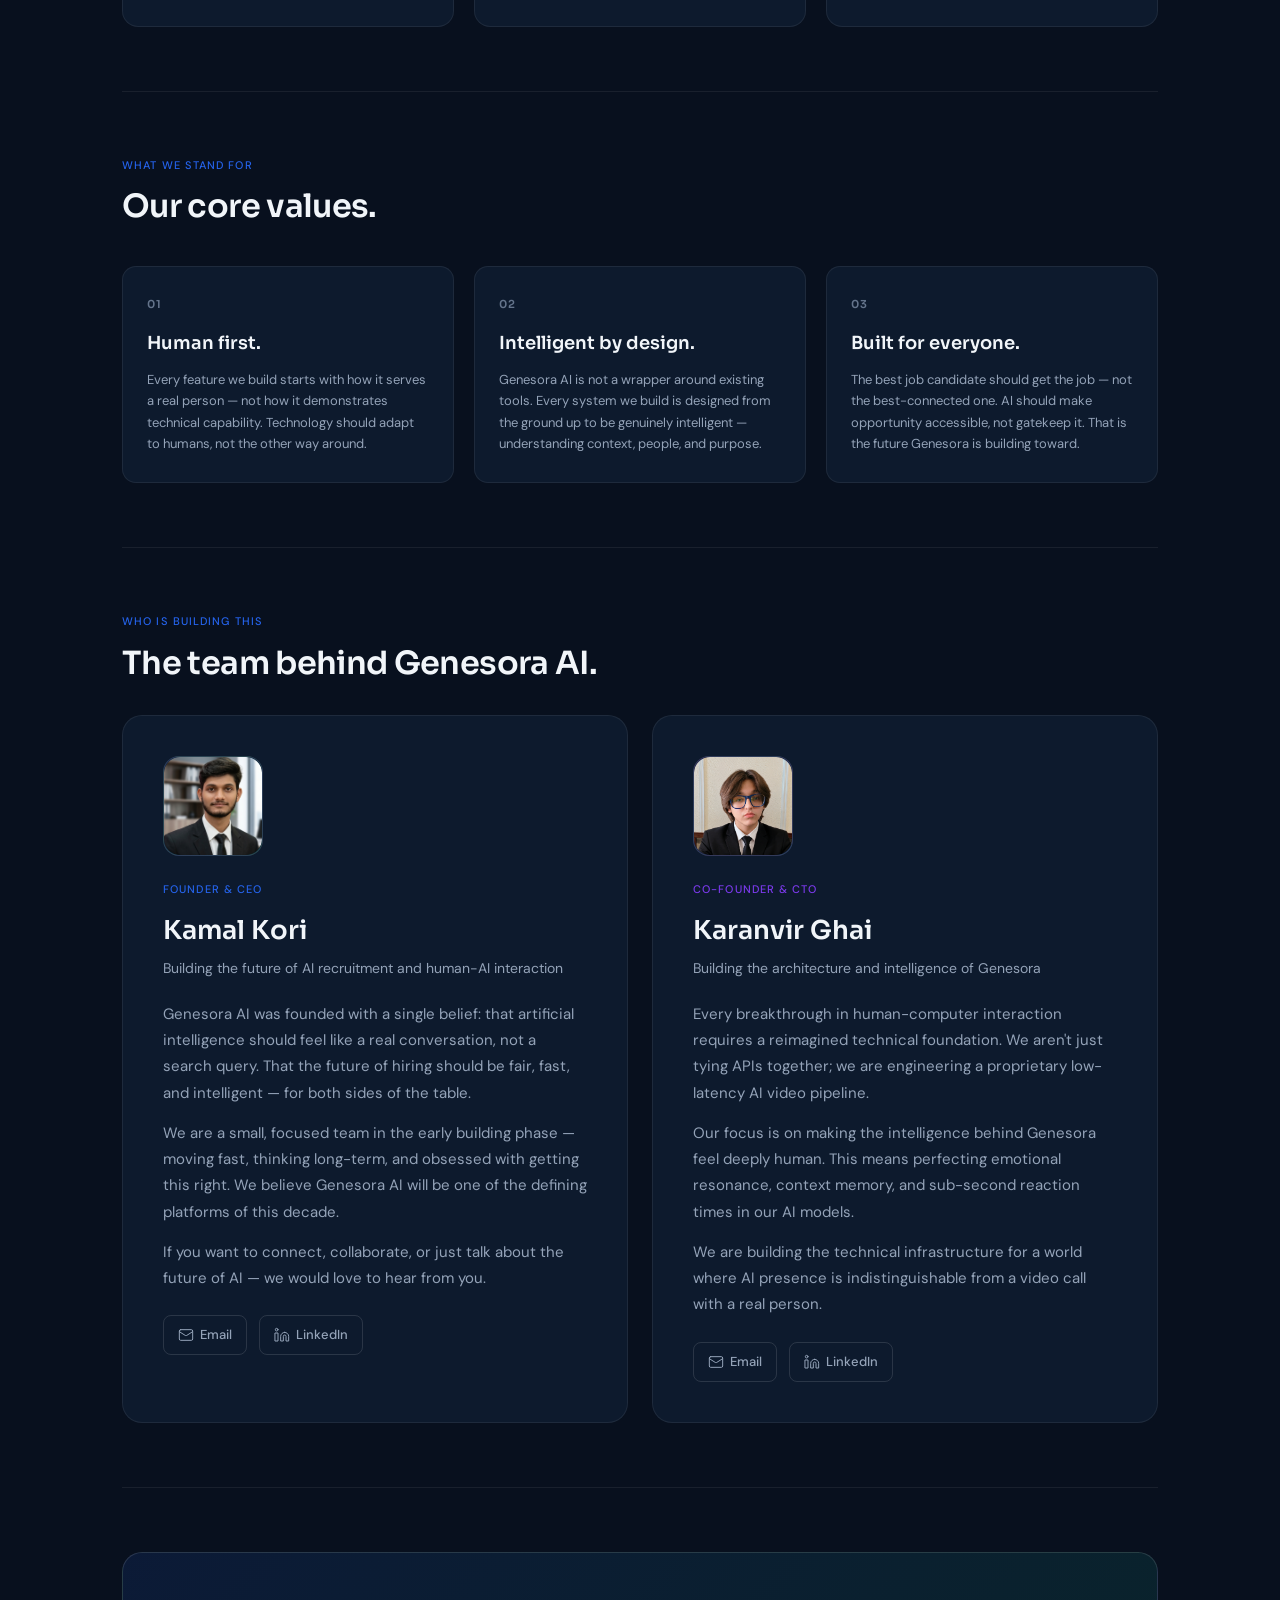
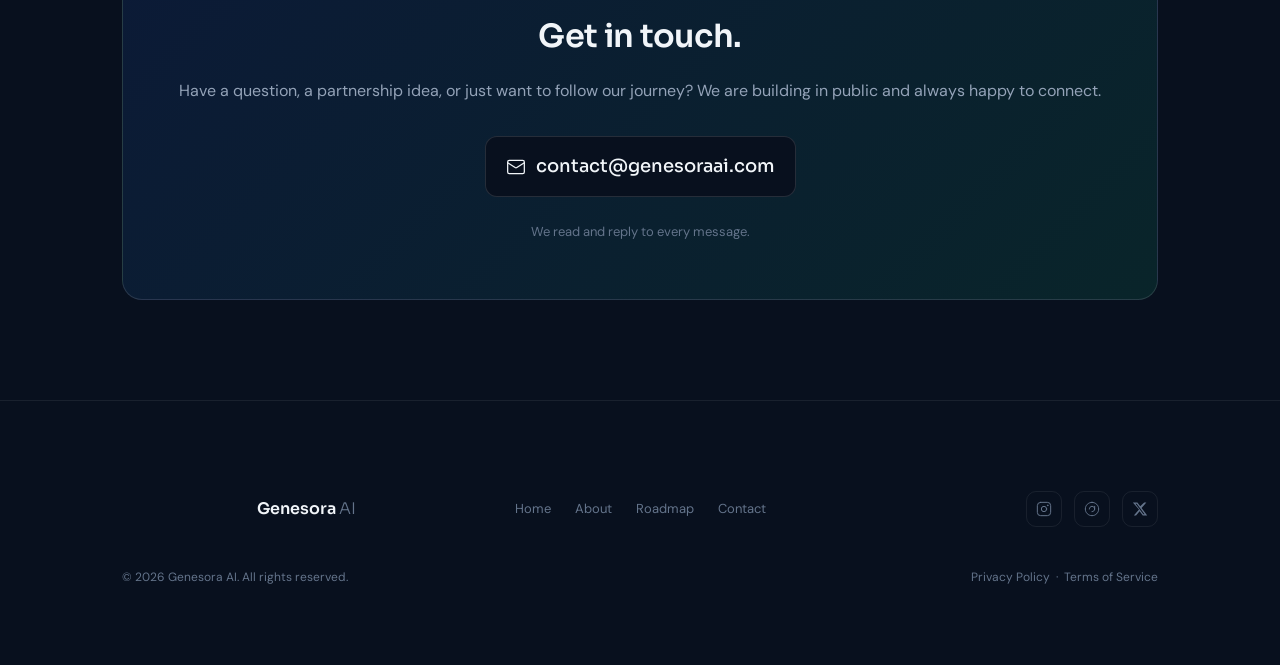
==== commit 74d322b3: "Add files via upload" ====
--- a/about.html
+++ b/about.html
@@ -13,7 +13,11 @@
   <meta property="og:image:height" content="630" />
   <meta name="twitter:card" content="summary_large_image" />
   <meta name="twitter:image" content="https://genesoraai.com/og-image.png" />
-  <link rel="icon" type="image/png" href="favicon.png" />
+  <link rel="icon" type="image/png" href="/favicon-96x96.png" sizes="96x96" />
+  <link rel="icon" type="image/png" href="/favicon-192x192.png" sizes="192x192" />
+  <link rel="shortcut icon" href="/favicon.ico" />
+  <link rel="apple-touch-icon" sizes="180x180" href="/apple-touch-icon.png" />
+  <link rel="manifest" href="/site.webmanifest" />
   <link rel="stylesheet" href="style.css" />
   <link rel="preconnect" href="https://fonts.googleapis.com" />
   <link rel="preconnect" href="https://fonts.gstatic.com" crossorigin />
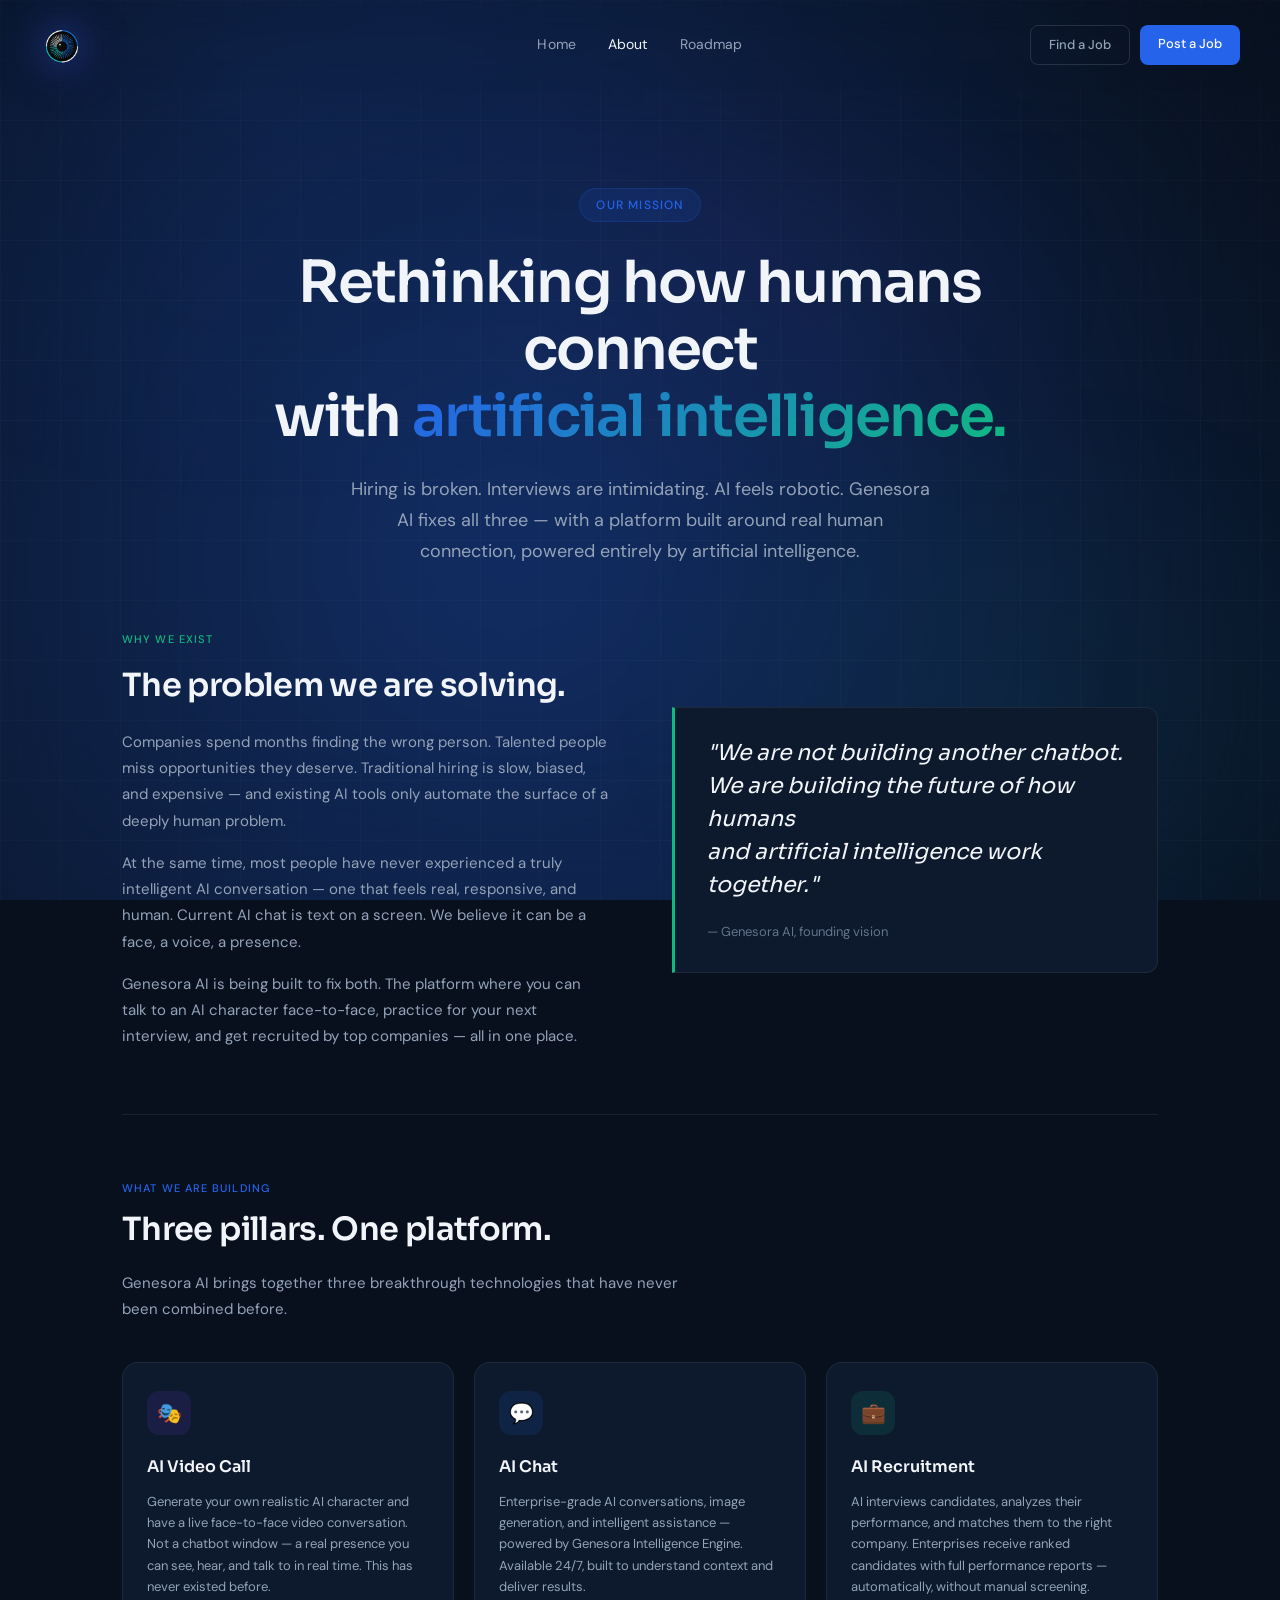
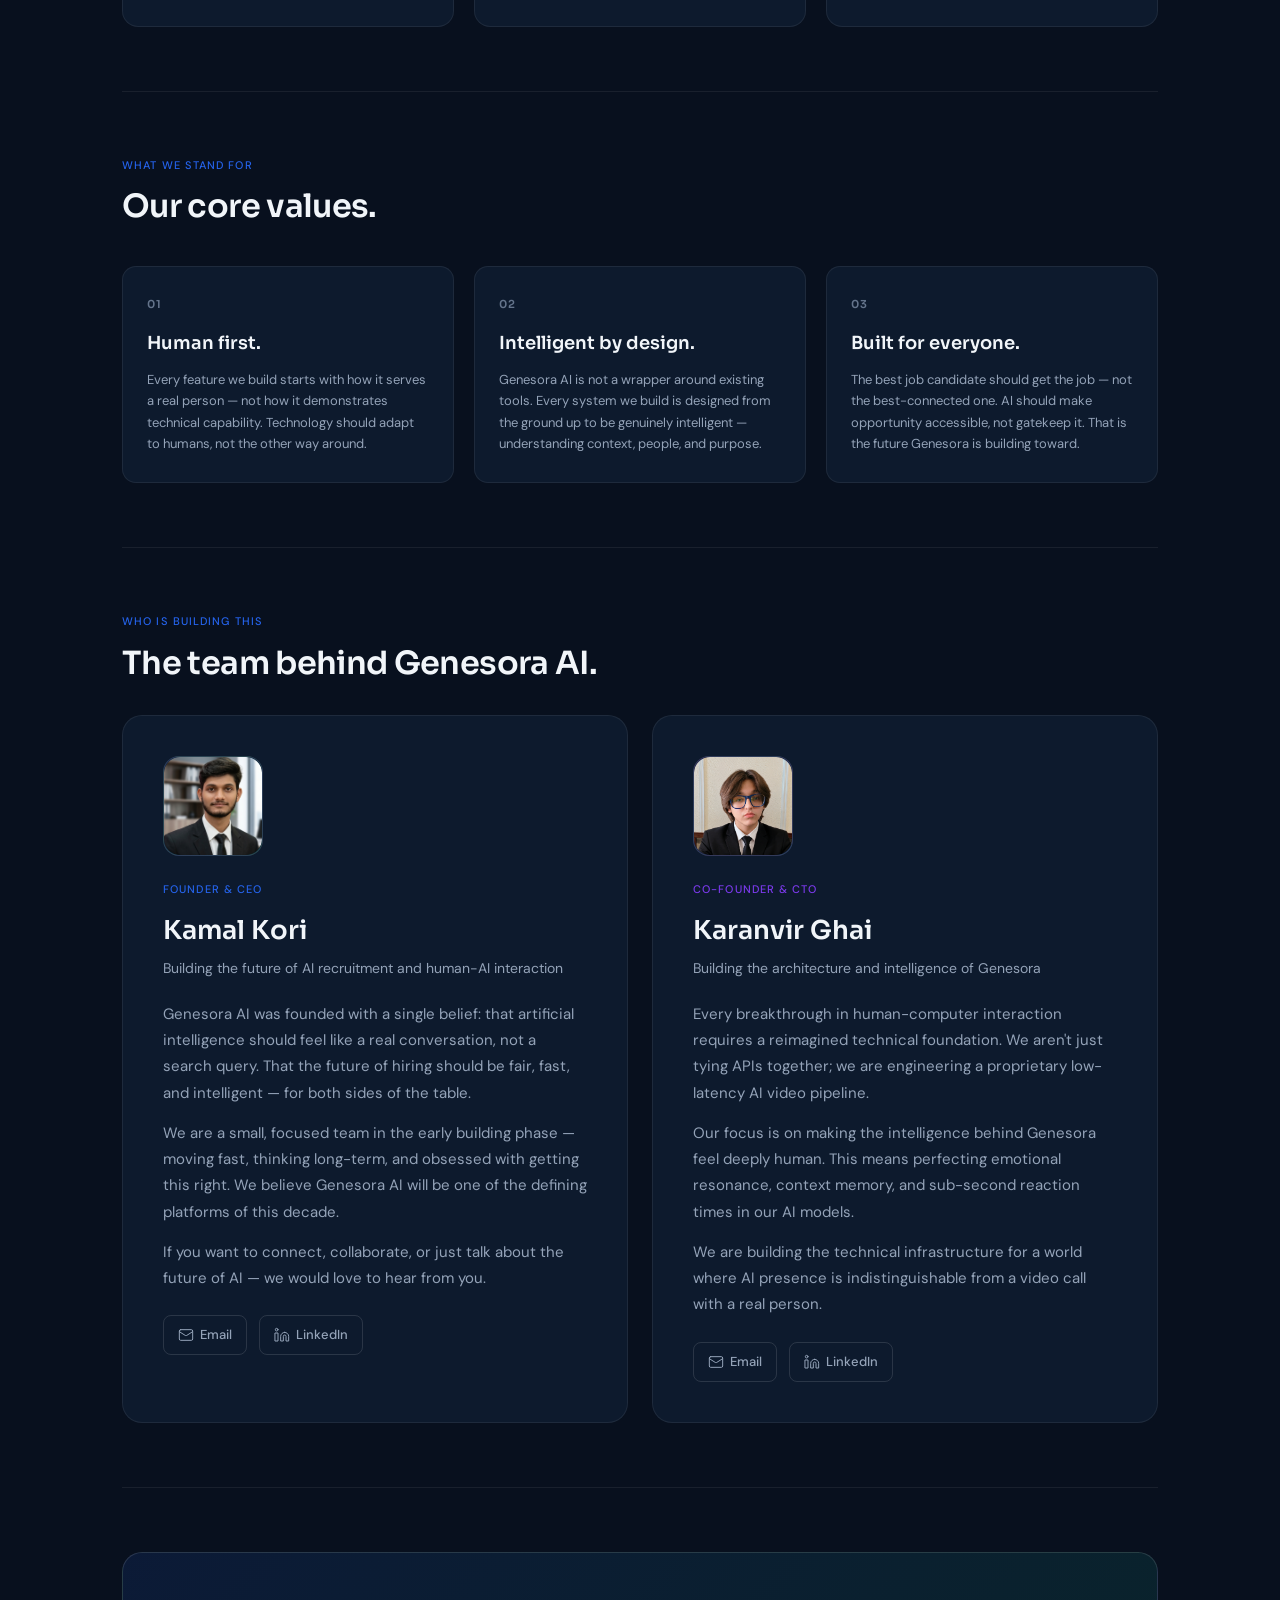
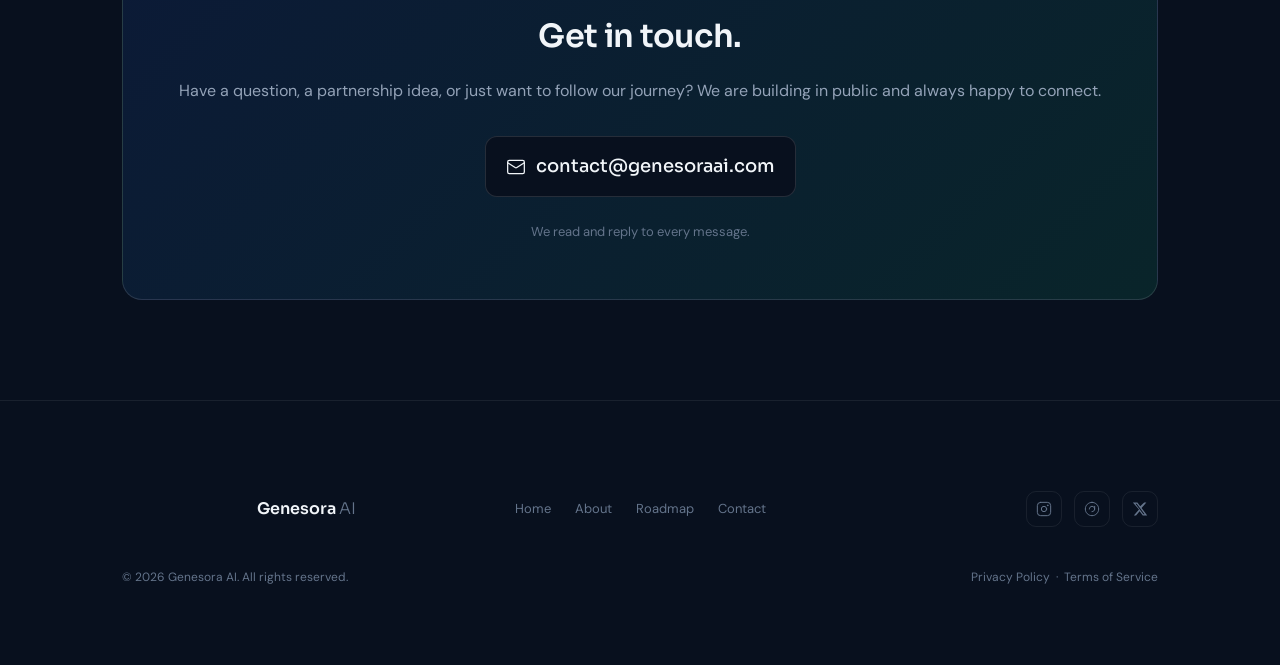
==== commit 2e272179: "Add files via upload" ====
--- a/about.html
+++ b/about.html
@@ -456,7 +456,7 @@
           </p>
           <p>
             Genesora AI is being built to fix both. The platform where you can talk
-            to an AI human face-to-face, practice for your next interview, and get
+            to an AI character face-to-face, practice for your next interview, and get
             recruited by top companies — all in one place.
           </p>
         </div>
@@ -482,7 +482,7 @@
         <div class="pillar-card scroll-reveal">
           <div class="pillar-icon" style="background:rgba(124,58,237,0.12);">🎭</div>
           <h3>AI Video Call</h3>
-          <p>Generate your own AI human character and have a live face-to-face video conversation. Not a chatbot window — a real presence you can see, hear, and talk to in real time. This has never existed before.</p>
+          <p>Generate your own realistic AI character and have a live face-to-face video conversation. Not a chatbot window — a real presence you can see, hear, and talk to in real time. This has never existed before.</p>
         </div>
         <div class="pillar-card scroll-reveal">
           <div class="pillar-icon" style="background:rgba(37,99,235,0.12);">💬</div>
@@ -613,7 +613,7 @@
         <a href="mailto:contact@genesoraai.com">Contact</a>
       </div>
       <div class="footer-social">
-        <a href="https://www.instagram.com/genesora_ai" target="_blank" rel="noopener" class="social-btn" aria-label="Instagram">
+        <a href="https://www.instagram.com/genesoraofficial" target="_blank" rel="noopener" class="social-btn" aria-label="Instagram">
           <svg width="16" height="16" viewBox="0 0 24 24" fill="none" stroke="currentColor" stroke-width="1.5" stroke-linecap="round" stroke-linejoin="round"><rect x="2" y="2" width="20" height="20" rx="5"/><circle cx="12" cy="12" r="4"/><circle cx="17.5" cy="6.5" r="0.5" fill="currentColor"/></svg>
         </a>
         <a href="https://www.threads.com/@genesora_ai" target="_blank" rel="noopener" class="social-btn" aria-label="Threads">
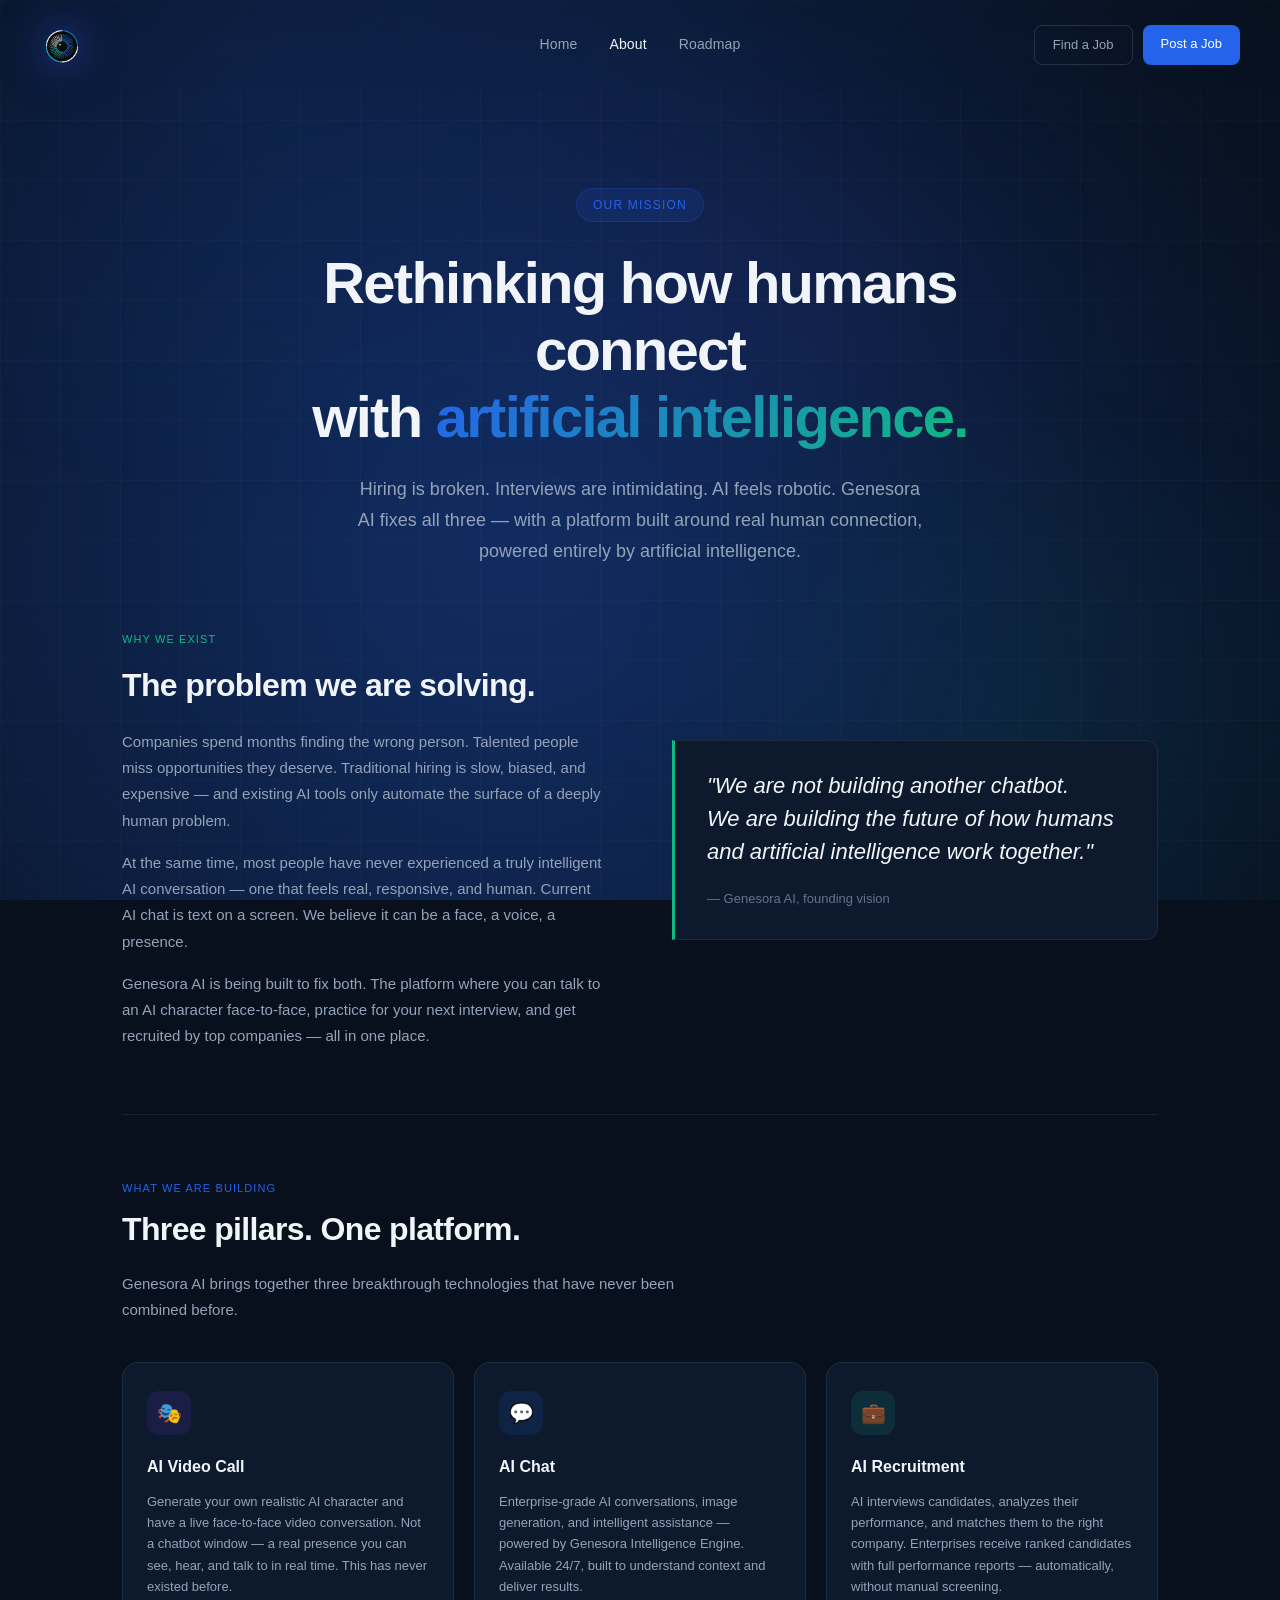
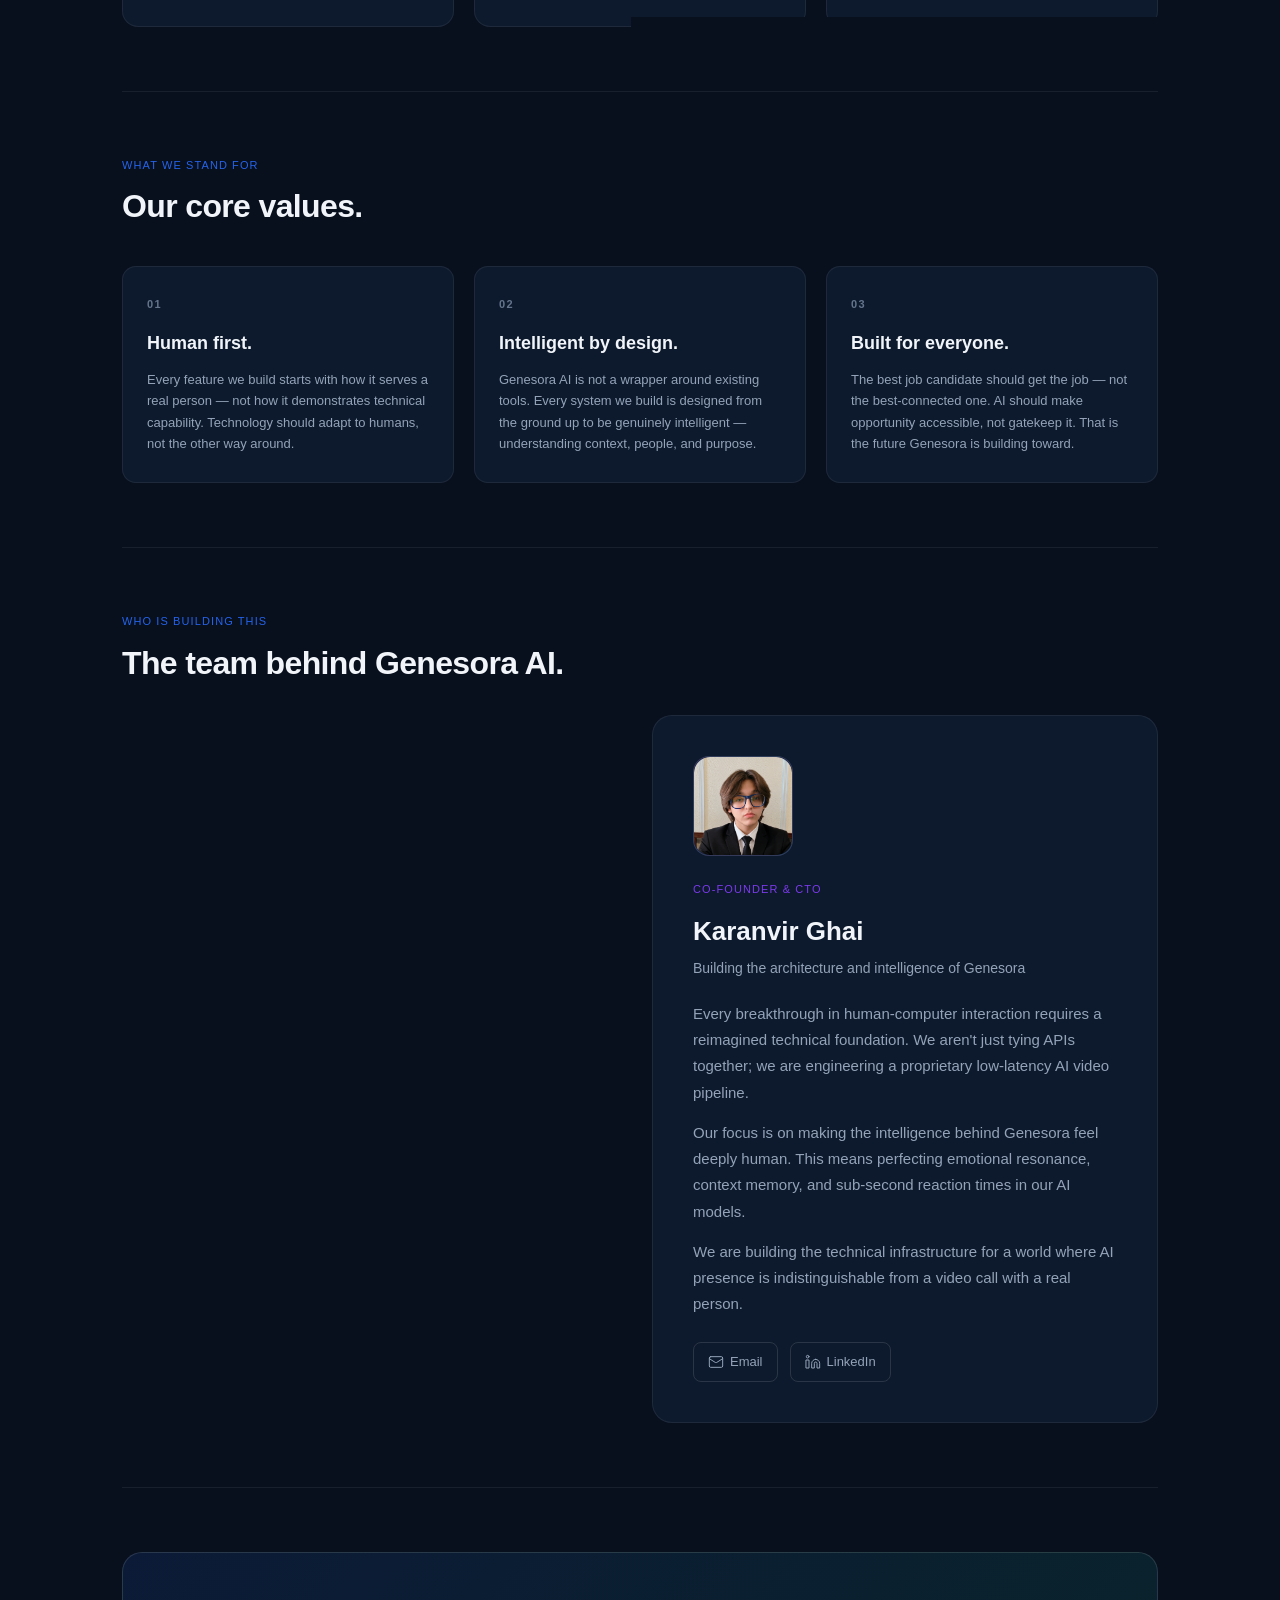
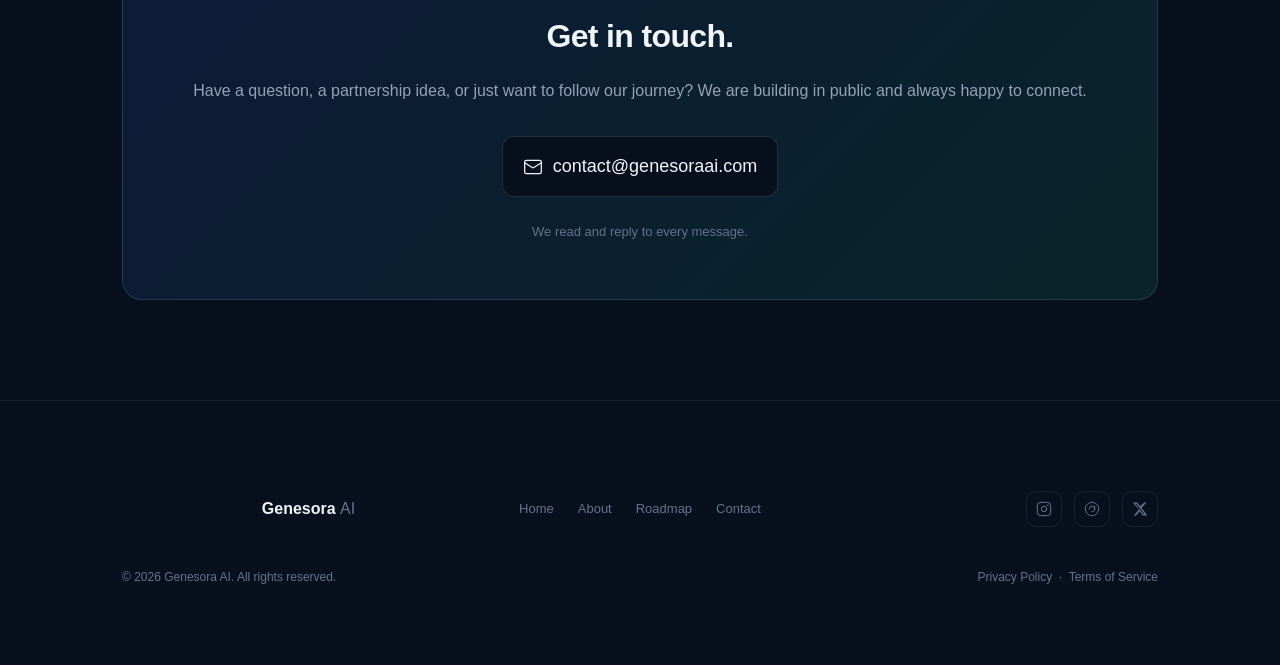
==== commit 3577a70d: "Add files via upload" ====
--- a/about.html
+++ b/about.html
@@ -2,6 +2,9 @@
 <html lang="en">
 <head>
   <meta charset="UTF-8" />
+  <meta http-equiv="Content-Security-Policy" content="default-src 'none'; script-src 'self'; style-src 'self' 'unsafe-inline' https://fonts.googleapis.com; font-src 'self' https://fonts.gstatic.com; img-src 'self' data:; connect-src 'self' https://script.google.com https://script.googleusercontent.com; manifest-src 'self'; form-action 'none'; base-uri 'self'; object-src 'none'" />
+  <meta name="referrer" content="strict-origin-when-cross-origin" />
+  <script src="genesora-guard.js"></script>
   <meta name="viewport" content="width=device-width, initial-scale=1.0" />
   <title>About — Genesora AI</title>
   <meta name="description" content="Genesora AI is rethinking how humans connect with artificial intelligence — and how companies find the people they need. Learn our mission, story, and vision." />
@@ -532,7 +535,7 @@
 
         <div class="founder-card scroll-reveal">
           <div class="founder-avatar">
-            <img src="kamal-kori.png" alt="Kamal Kori" onerror="this.style.display='none'; this.parentElement.textContent='K';" />
+            <img src="kamal-kori.png" alt="Kamal Kori" data-fallback="K" />
           </div>
           <div>
             <div class="founder-label">Founder & CEO</div>
@@ -558,7 +561,7 @@
 
         <div class="founder-card scroll-reveal fade-in-delay-1">
           <div class="founder-avatar" style="background: linear-gradient(135deg, var(--purple-soft), var(--blue-soft)); color: var(--purple);">
-            <img src="karanvir-ghai.png" alt="Karanvir Ghai" onerror="this.style.display='none'; this.parentElement.textContent='K';" />
+            <img src="karanvir-ghai.png" alt="Karanvir Ghai" data-fallback="K" />
           </div>
           <div>
             <div class="founder-label" style="color: var(--purple);">Co-founder & CTO</div>
@@ -634,18 +637,7 @@
     </div>
   </footer>
 
-  <script>
-    const revealEls = document.querySelectorAll('.scroll-reveal');
-    const observer = new IntersectionObserver((entries) => {
-      entries.forEach((entry, i) => {
-        if (entry.isIntersecting) {
-          setTimeout(() => { entry.target.classList.add('visible'); }, i * 80);
-          observer.unobserve(entry.target);
-        }
-      });
-    }, { threshold: 0.1, rootMargin: '0px 0px -40px 0px' });
-    revealEls.forEach(el => observer.observe(el));
-  </script>
+  <script src="genesora-about.js"></script>
 
 </body>
 </html>
